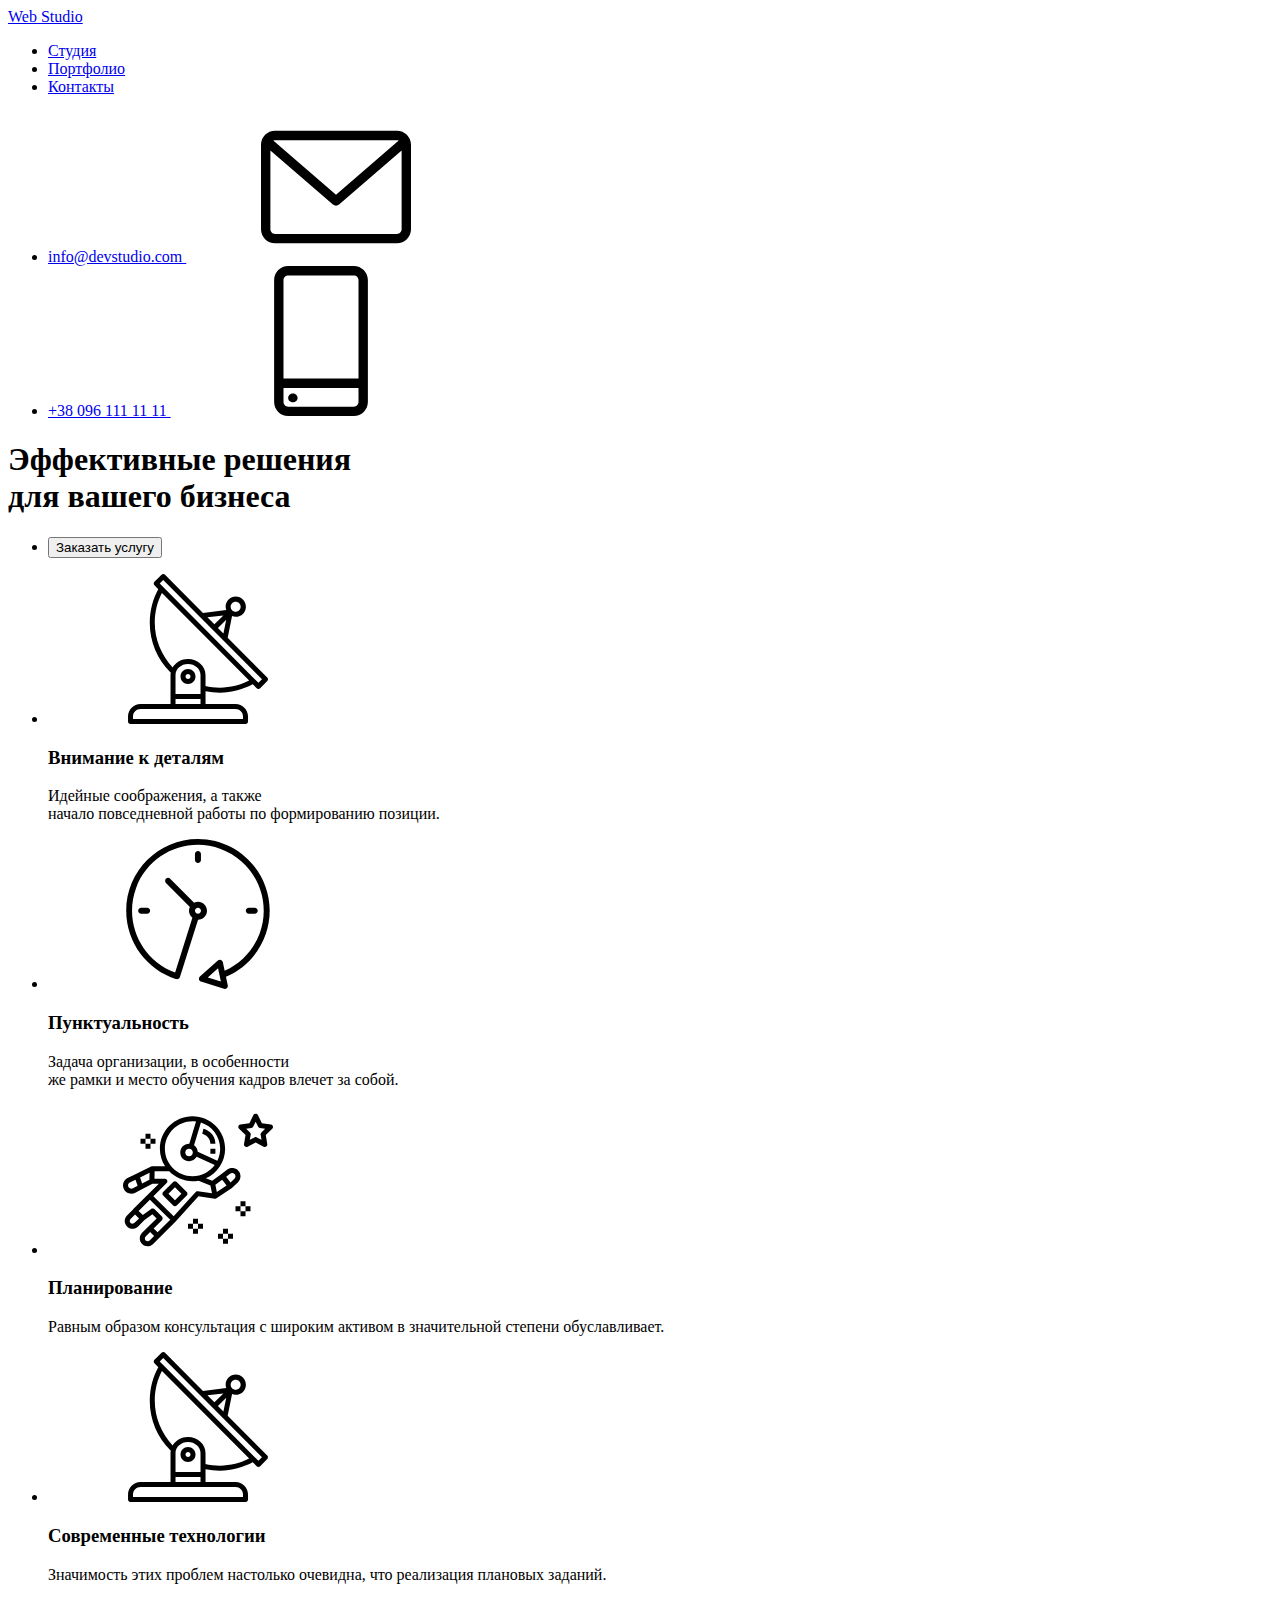
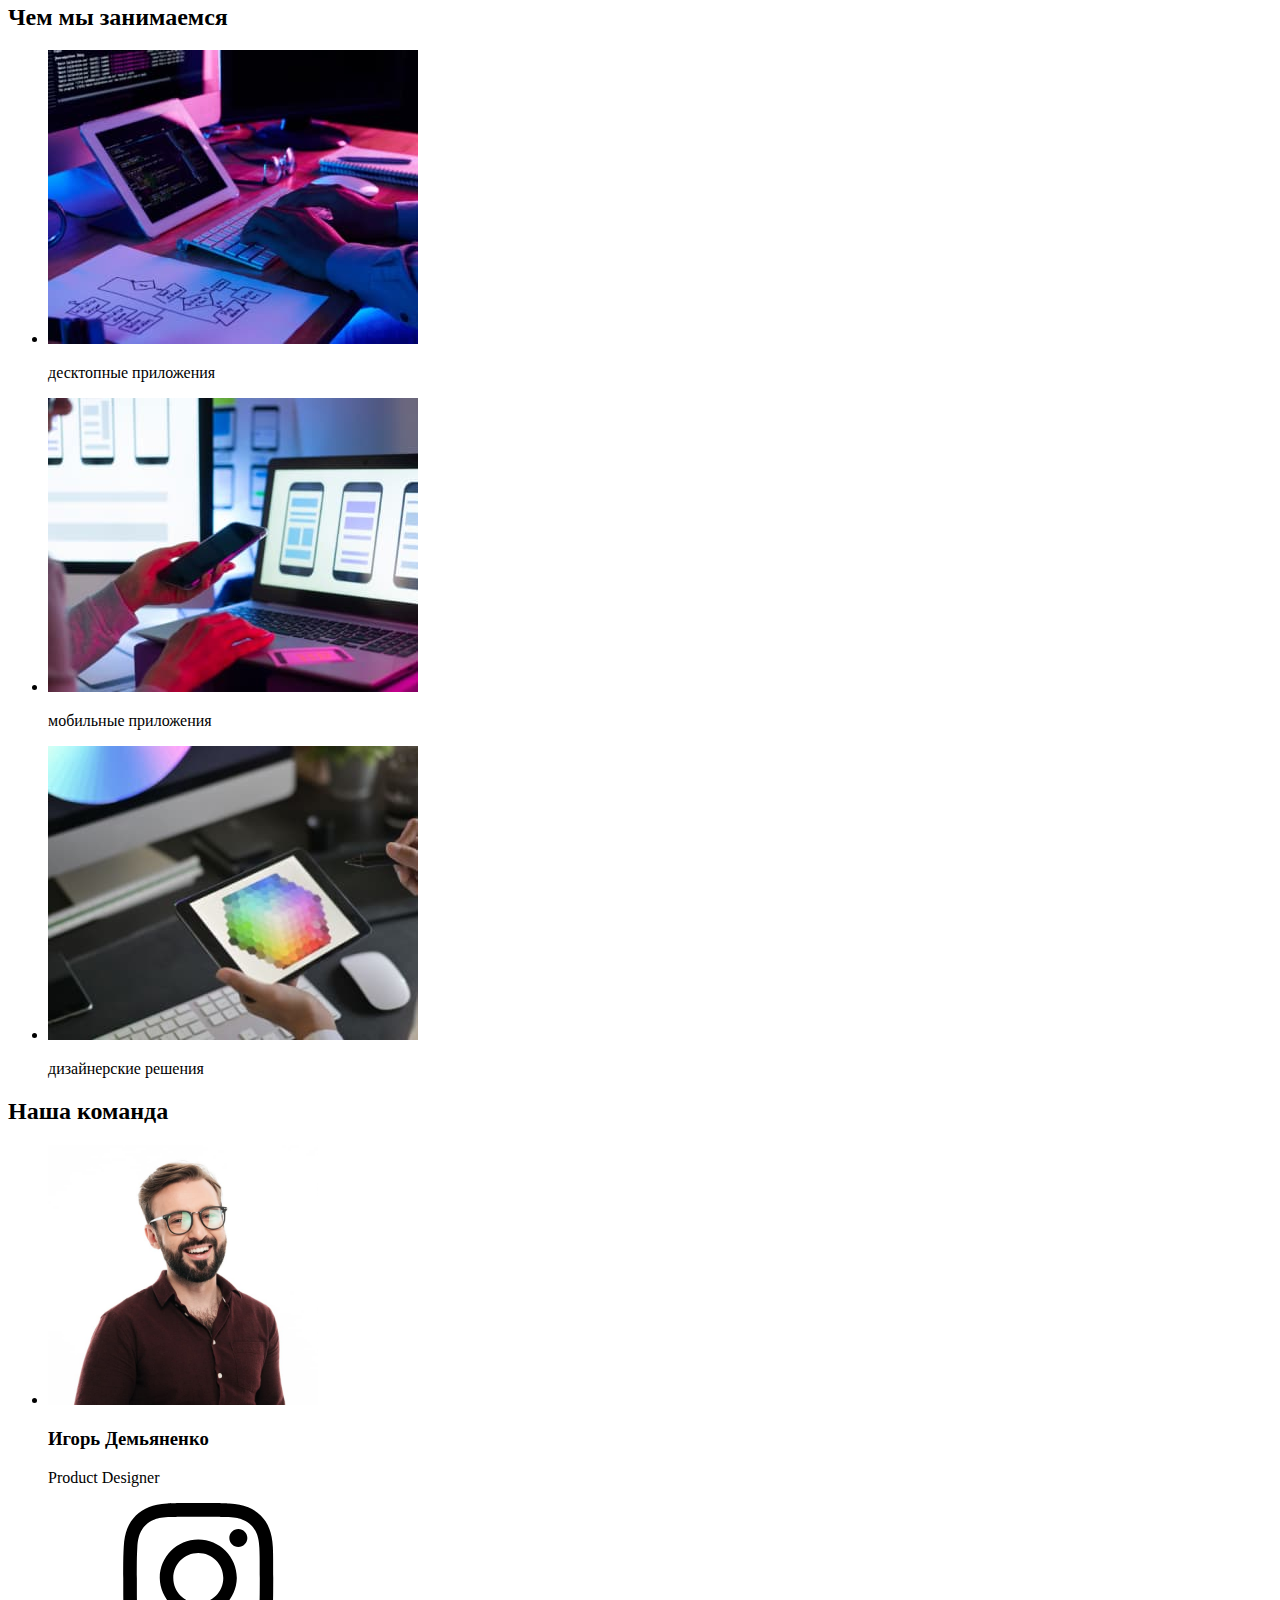
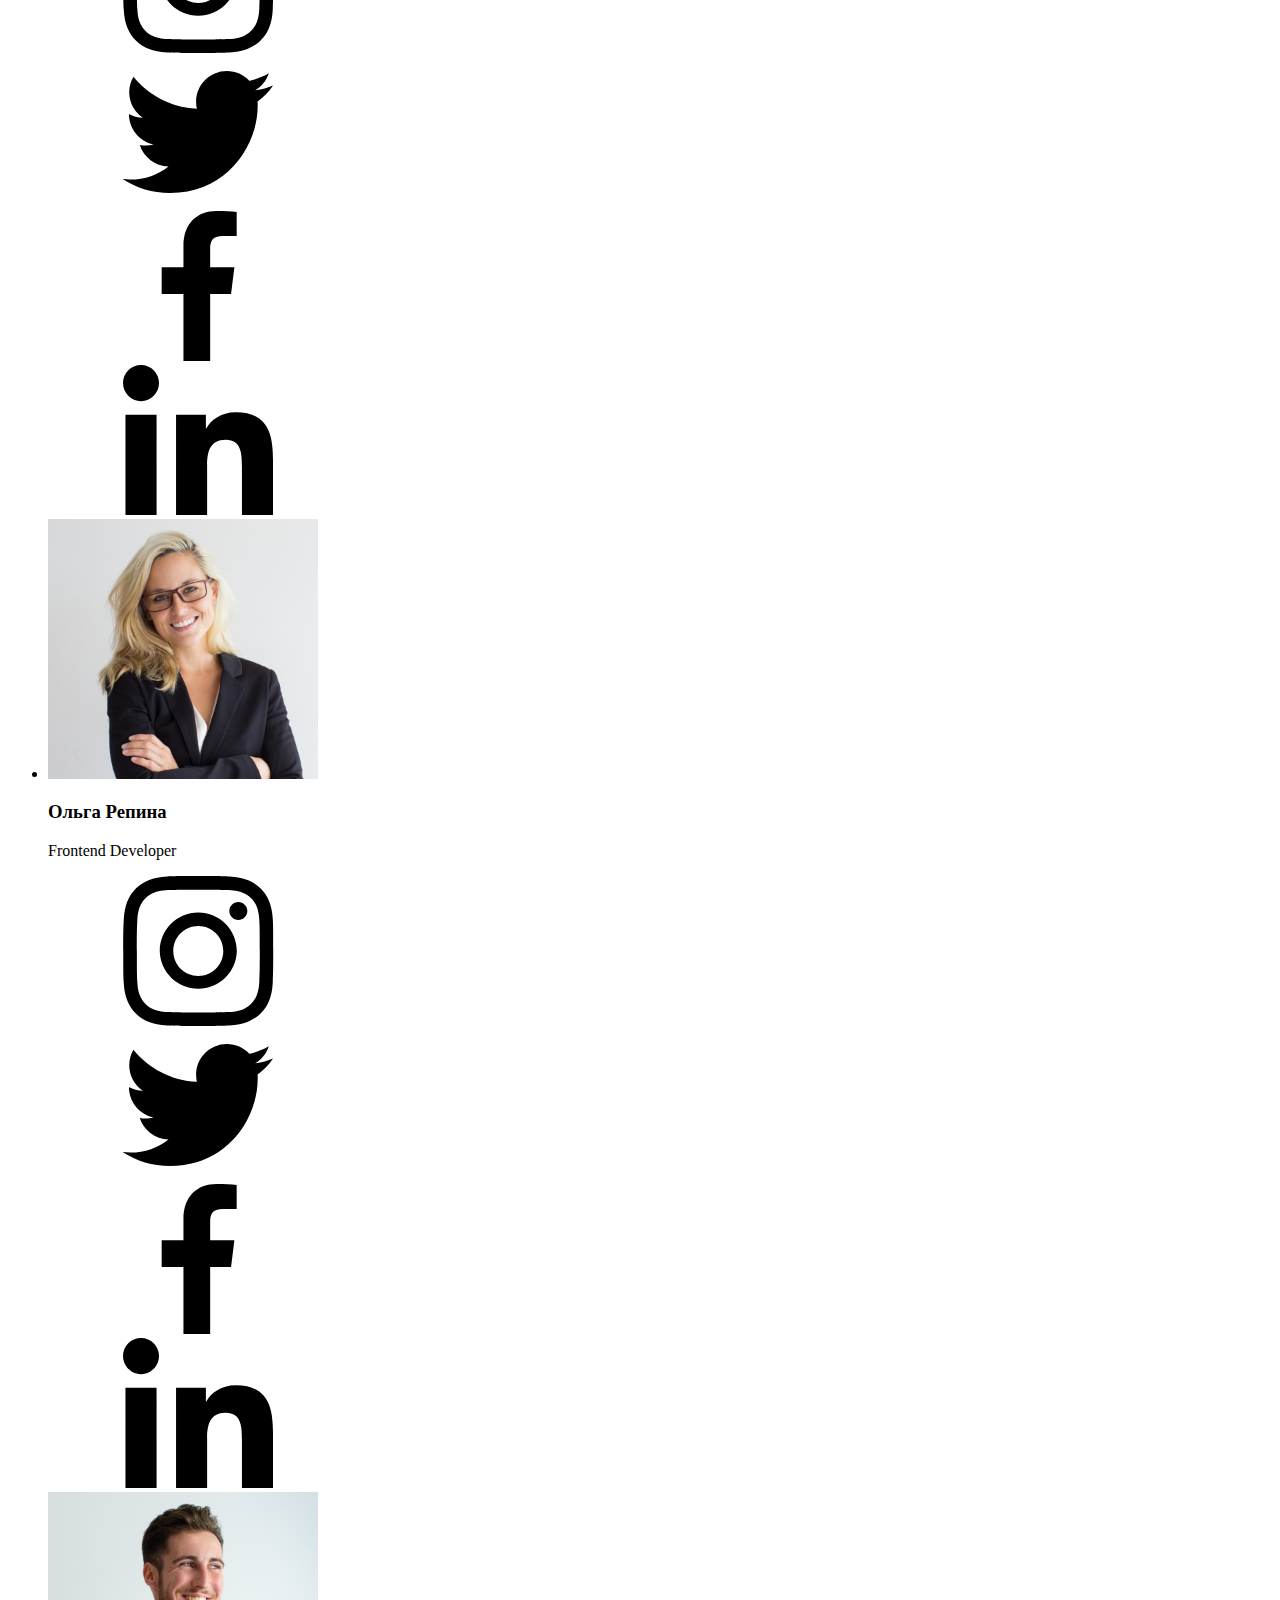
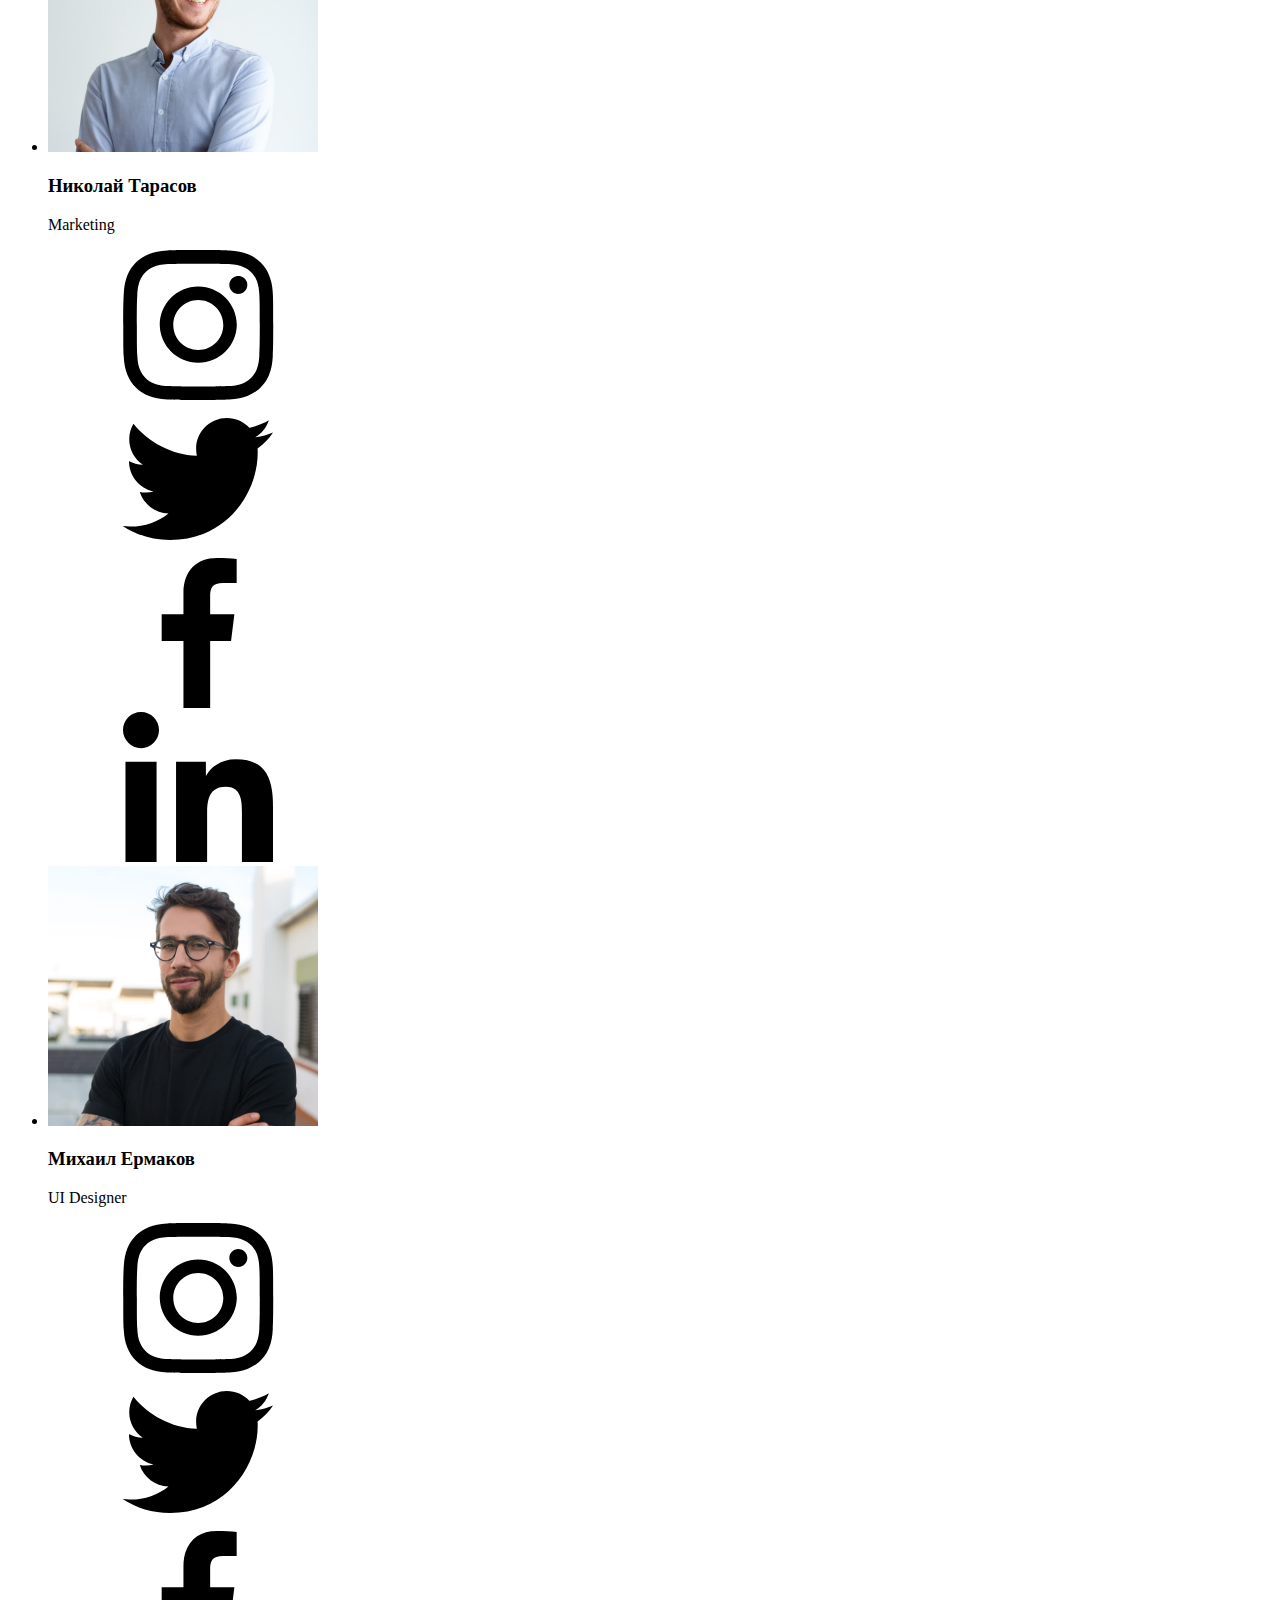
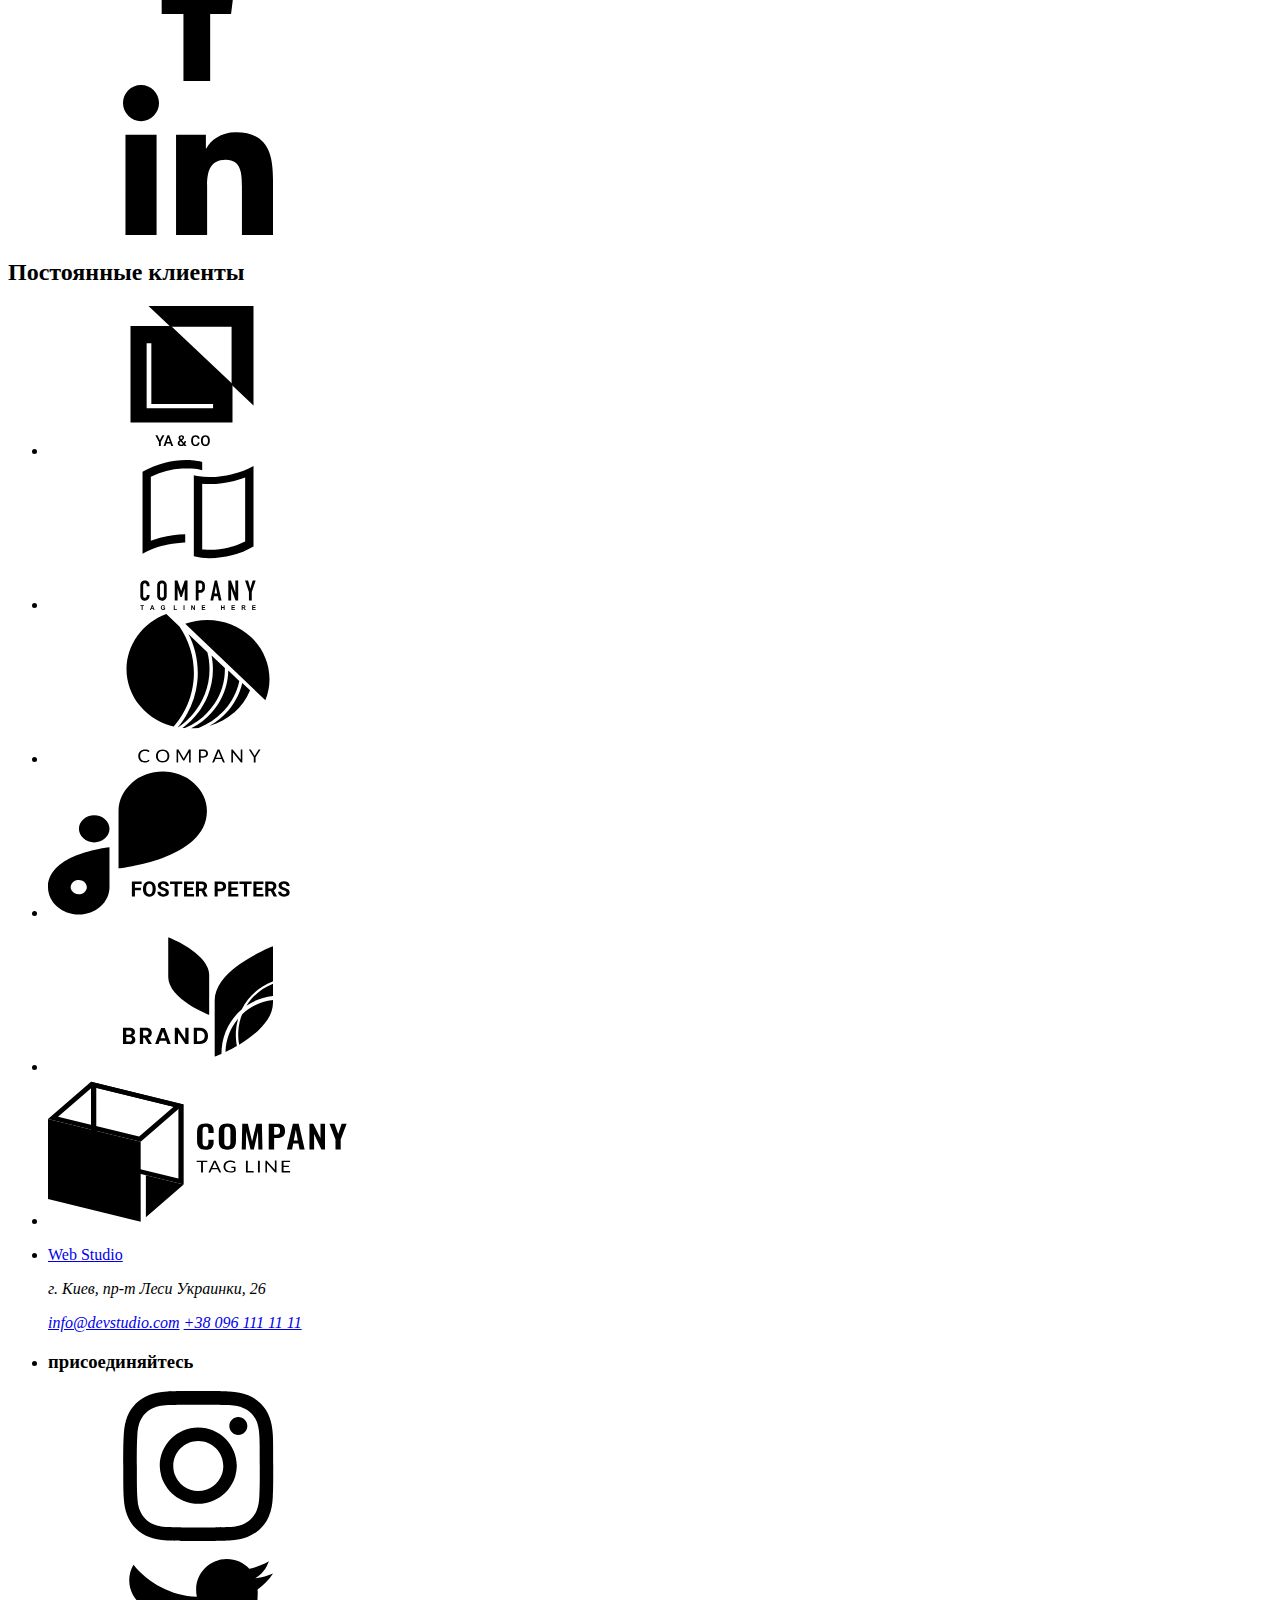
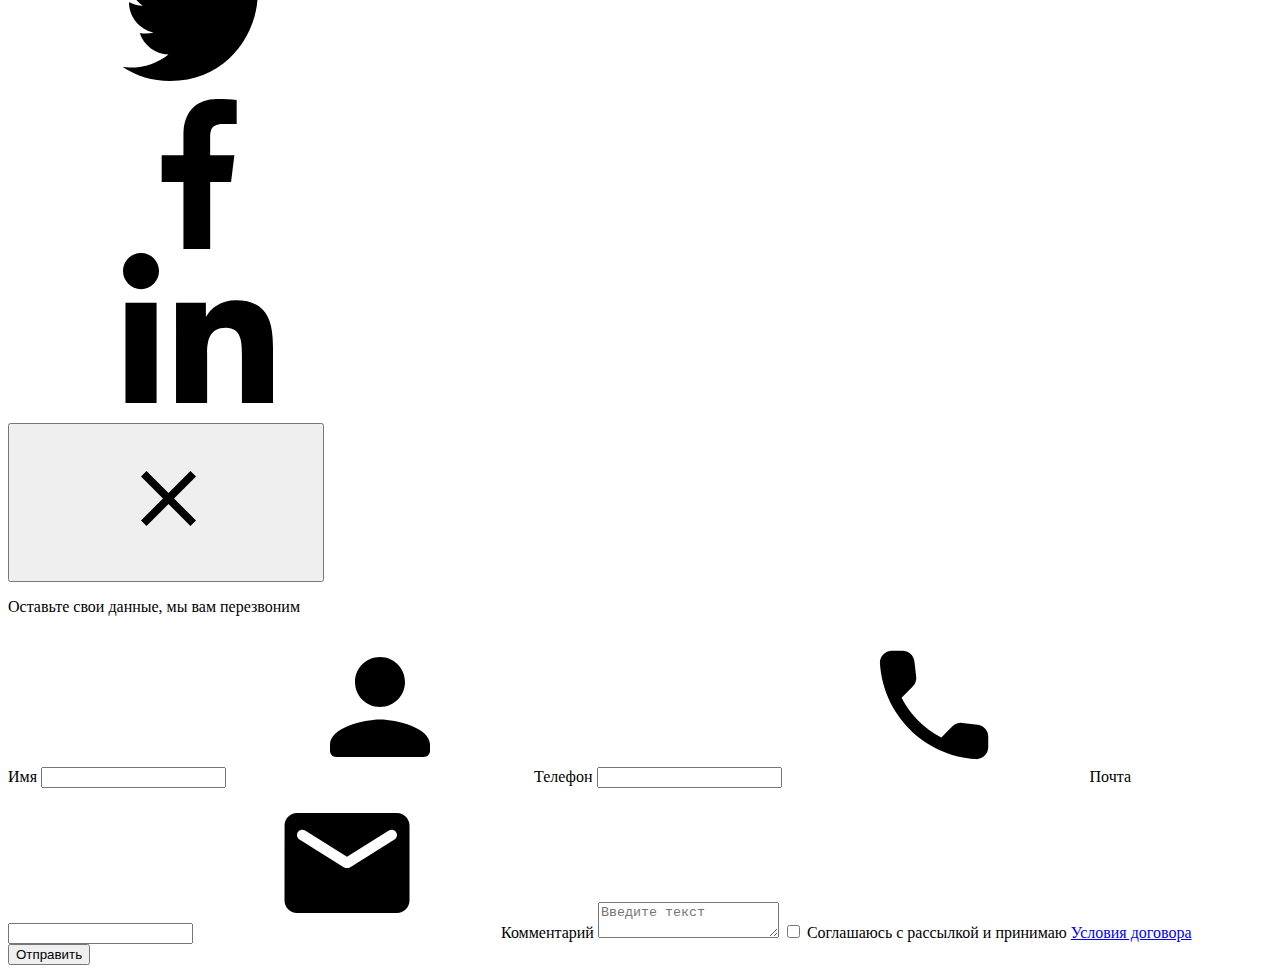
==== index.html @ 7eb45f44 "dz-7 start" ====
<!DOCTYPE html>
<html lang="ru">
<head>
    <meta charset="UTF-8">
    <meta http-equiv="X-UA-Compatible" content="IE=edge">
    <meta name="viewport" content="width=device-width, initial-scale=1.0">
    <title>goit-markup-hw-06</title>
    <!-- <link rel="stylesheet" href="./css/normalize.css"> -->
    <link rel="preconnect" href="https://fonts.gstatic.com">
    <link href="https://fonts.googleapis.com/css2?family=Raleway:wght@700&family=Roboto:wght@400;500;700;900&display=swap" rel="stylesheet">
    <link rel="stylesheet" href="./dist/css/main.min.css">
    <!-- <link rel="stylesheet" href="./css/style.css"> -->
    <link rel="stylesheet" href="./js/modal.js">
  
    

</head>
<body>
  <!--шапка сайта-->
 
    <header class="header">
    <div class="container">
    <nav class="header-nav">    
     <a class="nav-logo" href="#top"> <span class="text-blue">Web </span>Studio</a>
     <ul class="nav-list">
         
         <li class="nav-item"> 
            
             <a class="nav-item-link-studio" href="index.html">Студия</a>
        
            </li>
       
            <li class="nav-item"> 
                <a class="nav-item-link" href="portfolio.html">Портфолио</a>
            </li>
            <li> 
                <a class="nav-item-link" href="kn">Контакты</a>
            </li>
    </ul>
        <ul class="contacts-list">
           
            <li class="contacts-item">
              
                
            <a class="contacts-item-grey" href="info@devstudio.com">info@devstudio.com
                <svg class="nav-icon-envelope">
                
                    <use href="./images/symbol-defs.svg#icon-envelope-hover-1">
                
                    </use>
                
                </svg>
            </a>
        </li>
        
        <li class="contacts-item">
            
            <a class="contacts-item-grey" href="tel:+38 096 111 11 11">+38 096 111 11 11
                <svg class="nav-icon-smartphone">
                
                    <use href="./images/symbol-defs.svg#icon-smartphone-1">
                
                    </use>
                
                </svg>
            </a>
        </li>
        </ul>
        </nav>
    </div>
    </header>
    
<main id="top">
    <section class="hero">
        <!-- <img src="./images/img-hero.jpg" alt="рисунок-герой" height="600px"> -->
    <div class="container">
       
    <h1 class="hero-title"> 
        Эффективные решения <br> для вашего бизнеса
    </h1>

    <ul>   
    <li>
        <button class="hero-btn" data-modal-open>Заказать услугу</button>
    </li>
    </ul>
    </div>
    </section>
    
    <section class="about">
    <div class="container">
    <ul class="about-list"> 
   <li class="about-item">
       <div class="about-item-icon">
        <svg class="nav-icon-antenna-1-1">
        
            <use href="./images/symbol-defs.svg#icon-antenna-1-1">
        
            </use>
        
        </svg>
        </div>
    <h3 class="about-title">
        Внимание к деталям
    </h3>
    
    <p class="about-text">
        Идейные соображения, а также <br> начало повседневной работы по формированию позиции.
    </p>
    </li>
    

    <li class="about-item">
        <div class="about-item-icon">
            <svg class="nav-icon-clock-1-1">
        
                <use href="./images/symbol-defs.svg#icon-clock-1-1">
        
                </use>
        
            </svg>
        </div>
        <h3 class="about-title">
            Пунктуальность
        </h3>

        <p class="about-text">
            Задача организации, в особенности <br> же рамки и место обучения кадров влечет за собой.
        </p>
    </li>



    <li class="about-item">
        <div class="about-item-icon">
            <svg class="icon-astronaut-1-1">
        
                <use href="./images/symbol-defs.svg#icon-astronaut-1-1">
        
                </use>
        
            </svg>
        </div>
        <h3 class="about-title">
            Планирование
        </h3>

        <p class="about-text">
            Равным образом консультация с широким активом в значительной степени обуславливает.
        </p>
    </li>



    <li class="about-item">
        <div class="about-item-icon">
            <svg class="nav-icon-antenna-1-1">
        
                <use href="./images/symbol-defs.svg#icon-antenna-1-1">
        
                </use>
        
            </svg>
        </div>
        <h3 class="about-title">
            Современные технологии
        </h3>

        <p class="about-text">
            Значимость этих проблем настолько очевидна, что реализация плановых заданий.
        </p>
    </li>

</ul>
</div>
</section>
<section class="doing">
<div class="container">
<h2 class="doing-title">
    Чем мы занимаемся
</h2>

<ul class="doing-list">
    <li class="doing-item">
        
        <img class="doing-img" src="./images/img1.jpg" alt="рисунок-1" width="370">
    <div class="doing-overlay">
    <p class="doing-text">
        десктопные приложения
    </p>
    </div>
    </li>
    <li class="doing-item">
        <img class="doing-img" src="./images/img2.jpg" alt="рисунок-2" height="294" width="370">
    <div class="doing-overlay">
        <p class="doing-text">
            мобильные приложения
        </p>
    </div>
    </li>
    <li class="doing-item">
        <img class="doing-img" src="./images/img3.jpg" alt="рисунок-3" height="294" width="370">
    <div class="doing-overlay">
        <p class="doing-text">
            дизайнерские решения
        </p>
    </div>
    </li>
</ul>
</div>
</section>

<section class="team">
<div class="container">
<h2 class="team-title">
    Наша команда
</h2>
<ul class="team-list">
    <div class="team-container">
    <li class="team-item">
        <img class="team-image" src="./images/img4.jpg" alt="рисунок-4" height="260" width="270">
        <h3 class="team-title-worker">
            Игорь Демьяненко
        </h3>
        <p class="team-text">
            Product Designer
        </p>
        <div class="team-icon">  
         
        <a class="link-icon" href="#">
    
        <svg class="nav-icon-instagram-2-1">
        
            <use href="./images/symbol-defs.svg#icon-instagram-2-1">
        
            </use>
        </svg>
        </a>
        </div>

        <div class="team-icon">
        <a class="link-icon" href="#">
        <svg class="nav-icon-twitter-1">
        
            <use href="./images/symbol-defs.svg#icon-twitter-1">
        
            </use>
        </svg>
        </a>
        </div>
        <div class="team-icon">
        <a class="link-icon" href="#">
        <svg class="nav-icon-facebook-1-1">
        
            <use href="./images/symbol-defs.svg#icon-facebook-1-1">
        
            </use>
        </svg>
        </a>
        </div>
        <div class="team-icon">
        <a class="link-icon" href="#">
        <svg class="nav-icon-linkedin-1-1">
        
            <use href="./images/symbol-defs.svg#icon-linkedin-1-1">
        
            </use>
        </svg>
        </a>
        </div>  
    </li>
    
    </div>

    <div class="team-container">
    <li class="team-item">
        <img class="team-image" src="./images/img5.jpg" alt="рисунок-5" height="260" width="270">
        <h3 class="team-title-worker">
            Ольга Репина
        </h3>
        <p class="team-text">
            Frontend Developer
        </p>
        <div class="team-icon">
        
            <a class="link-icon" href="#">
        
                <svg class="nav-icon-instagram-2-1">
        
                    <use href="./images/symbol-defs.svg#icon-instagram-2-1">
        
                    </use>
                </svg>
            </a>
        </div>
        
        <div class="team-icon">
            <a class="link-icon" href="#">
                <svg class="nav-icon-twitter-1">
        
                    <use href="./images/symbol-defs.svg#icon-twitter-1">
        
                    </use>
                </svg>
            </a>
        </div>
        <div class="team-icon">
            <a class="link-icon" href="#">
                <svg class="nav-icon-facebook-1-1">
        
                    <use href="./images/symbol-defs.svg#icon-facebook-1-1">
        
                    </use>
                </svg>
            </a>
        </div>
        <div class="team-icon">
            <a class="link-icon" href="#">
                <svg class="nav-icon-linkedin-1-1">
        
                    <use href="./images/symbol-defs.svg#icon-linkedin-1-1">
        
                    </use>
                </svg>
            </a>
        </div>
    </li>
    </div>

    <div class="team-container">
    <li class="team-item">
        <img class="team-image" src="./images/img6.jpg" alt="рисунок-6" height="260" width="270">
        <h3 class="team-title-worker">
            Николай Тарасов
        </h3>
        <p class="team-text">
            Marketing
        </p>
        <div class="team-icon">
        
            <a class="link-icon" href="#">
        
                <svg class="nav-icon-instagram-2-1">
        
                    <use href="./images/symbol-defs.svg#icon-instagram-2-1">
        
                    </use>
                </svg>
            </a>
        </div>
        
        <div class="team-icon">
            <a class="link-icon" href="#">
                <svg class="nav-icon-twitter-1">
        
                    <use href="./images/symbol-defs.svg#icon-twitter-1">
        
                    </use>
                </svg>
            </a>
        </div>
        <div class="team-icon">
            <a class="link-icon" href="#">
                <svg class="nav-icon-facebook-1-1">
        
                    <use href="./images/symbol-defs.svg#icon-facebook-1-1">
        
                    </use>
                </svg>
            </a>
        </div>
        <div class="team-icon">
            <a class="link-icon" href="#">
                <svg class="nav-icon-linkedin-1-1">
        
                    <use href="./images/symbol-defs.svg#icon-linkedin-1-1">
        
                    </use>
                </svg>
            </a>
        </div>
    </li>
    </div>

    <div class="team-container">
    <li class="team-item">
        <img class="team-image" src="./images/img7.jpg" alt="рисунок-7" height="260" width="270">
        <h3 class="team-title-worker">
            Михаил Ермаков
        </h3>
        <p class="team-text">
            UI Designer
        </p>
        <div class="team-icon">
        
            <a class="link-icon" href="#">
        
                <svg class="nav-icon-instagram-2-1">
        
                    <use href="./images/symbol-defs.svg#icon-instagram-2-1">
        
                    </use>
                </svg>
            </a>
        </div>
        
        <div class="team-icon">
            <a class="link-icon" href="#">
                <svg class="nav-icon-twitter-1">
        
                    <use href="./images/symbol-defs.svg#icon-twitter-1">
        
                    </use>
                </svg>
            </a>
        </div>
        <div class="team-icon">
            <a class="link-icon" href="#">
                <svg class="nav-icon-facebook-1-1">
        
                    <use href="./images/symbol-defs.svg#icon-facebook-1-1">
        
                    </use>
                </svg>
            </a>
        </div>
        <div class="team-icon">
            <a class="link-icon" href="#">
                <svg class="nav-icon-linkedin-1-1">
        
                    <use href="./images/symbol-defs.svg#icon-linkedin-1-1">
        
                    </use>
                </svg>
            </a>
        </div>
    </li>
    </div>
</ul>
</div>
</section>
<section class="clients">
<div class="container">
    <h2 class="team-title">
        Постоянные клиенты
    </h2>
<ul class="clients-list">
   
    <li class="clients-item">
        
    <a class="link-icon-clients" href="#">
        <svg class="nav-icon-logo-1-1">
    
            <use href="./images/symbol-defs.svg#icon-logo-1-1">
    
            </use>
        </svg>
    </a>
   
    </li>

    <li class="clients-item">
        <a class="link-icon-clients" href="#">
            <svg class="nav-icon-logo-2-1">
    
                <use href="./images/symbol-defs.svg#icon-logo-2-1">
    
                </use>
            </svg>
        </a>
    </li>

<li class="clients-item">
    <a class="link-icon-clients" href="#">
        <svg class="nav-icon-logo-3-1">

            <use href="./images/symbol-defs.svg#icon-logo-3-1">

            </use>
        </svg>
    </a>
</li>

<li class="clients-item">
    <a class="link-icon-clients" href="#">
        <svg class="nav-icon-logo-4-1">

            <use href="./images/symbol-defs.svg#icon-logo-4-1">

            </use>
        </svg>
    </a>
</li>

<li class="clients-item">
    <a class="link-icon-clients" href="#">
        <svg class="nav-icon-logo-5-1">

            <use href="./images/symbol-defs.svg#icon-logo-5-1">

            </use>
        </svg>
    </a>
</li>

<li class="clients-item">
    <a class="link-icon-clients" href="#">
        <svg class="nav-icon-logo-6-1">

            <use href="./images/symbol-defs.svg#icon-logo-6-1">

            </use>
        </svg>
    </a>
</li>


</ul>
</div>
</section>
</main>


<footer class="footer">
<div class="container">
<ul class="footer-list"> 
 <li class="footer-item-adress">   
<a class="nav-logo-footer" href="#top"> <span class="text-blue">Web </span>Studio</a>
<address class="adress">
<p class="footer-adress">
    г. Киев, пр-т Леси Украинки, 26
</p>
<a class="footer-mail" href="info@devstudio.com">info@devstudio.com</a>

<a class="footer-tel" href="tel:+38 096 111 11 11">+38 096 111 11 11</a>
</address>
</li>
<li class="footer-item-join">
<h3 class="title-footer">
присоединяйтесь
</h3>

<div class="team-icon-footer">

    <a class="link-icon" href="#">

        <svg class="nav-icon-instagram-2-1">

            <use href="./images/symbol-defs.svg#icon-instagram-2-1">

            </use>
        </svg>
    </a>
</div>

<div class="team-icon-footer">
    <a class="link-icon" href="#">
        <svg class="nav-icon-twitter-1">

            <use href="./images/symbol-defs.svg#icon-twitter-1">

            </use>
        </svg>
    </a>
</div>
<div class="team-icon-footer">
    <a class="link-icon" href="#">
        <svg class="nav-icon-facebook-1-1">

            <use href="./images/symbol-defs.svg#icon-facebook-1-1">

            </use>
        </svg>
    </a>
</div>
<div class="team-icon-footer">
    <a class="link-icon" href="#">
        <svg class="nav-icon-linkedin-1-1">

            <use href="./images/symbol-defs.svg#icon-linkedin-1-1">

            </use>
        </svg>
    </a>
</div>
</li>
</ul>
</div>



</footer>

<div class="backdrop is-hidden" data-modal>
<div class="modal-window">
    
    <button class="link-icon-close" data-modal-close>
        <svg class="nav-icon-close">
    
            <use href="./images/symbol-defs.svg#icon-close">
    
            </use>
        </svg>
    </button>
    
        <form class="js-speaker-form">
        <p class="form-text">
            Оставьте свои данные, мы вам перезвоним
        </p>
            <label class="label-name">
            <span class="name-form">Имя</span>
            <input class="input-type" type="text" name="user-name">
            <svg class="nav-icon-person">
            
                <use href="./images/symbol-defs.svg#icon-person-black-18dp-1">
            
                </use>
            </svg>
            
            </label>

            <label class="label-name">
                <span class="name-form">Телефон</span>
                <input class="input-type" type="text" name="user-name">
                <svg class="nav-icon-person">
            
                    <use href="./images/symbol-defs.svg#icon-phone-black-18dp-1">
            
                    </use>
                </svg>
            
            </label>

            <label class="label-name">
                <span class="name-form">Почта</span>
                <input class="input-type" type="text" name="user-name">
                <svg class="nav-icon-person">
            
                    <use href="./images/symbol-defs.svg#icon-email-black-18dp-1">
            
                    </use>
                </svg>
            
            </label>

            <label for="coment" class="label-name">
                <span class="name-form">Комментарий</span>
                <textarea tipe="text" class="modal-input-coment" id="coment" placeholder="Введите текст"></textarea>
          
            </label>

            <label  class="text-check">
            <input class="checkbox" type="checkbox" name="" id="">
            <span class="group-check"></span>
                      
            Соглашаюсь с рассылкой и принимаю
            <a class="link-check" href="#">Условия договора</a>
            </label>
            
            <button class="button-send" type="submit">Отправить</button>
            
        </form>
</div>
</div>
<script 
    src="./js/modal.js">
</script>
<script>
    (() => {
            document.querySelector('.js-speaker-form').addEventListener('submit', e => {
                e.preventDefault();

                new FormData(e.currentTarget).forEach((value, name) =>
                    console.log(`${name}: ${value}`),
                );
            });
        })();
</script>
</body>
</html>
---- css/style.css ----
:root {
  --white-text: rgba(255, 255, 255, 1);
  --blue-text: rgba(33, 150, 243, 1);
  --black-text: rgba(33, 33, 33, 1);
  --grey-text: rgba(117, 117, 117, 1);
  --grey-color: rgba(175, 177, 184, 1);
  --grey-text-op60: rgba(255, 255, 255, 0.6);
  --back-header: rgba(229, 229, 229, 1);
  --back-zakaz: rgba(47, 48, 58, 1);
  --back-blue: rgba(33, 150, 243, 1);
  --back-comanda-prod: rgba(245, 244, 250, 1);
}

*,
::after,
::before {
  box-sizing: border-box;
}

header,
section,
footer {
  border: 1px solid blue;
}

body {
  font-family: 'Roboto', sans-serif;
}

ul,
p,
li,
a {
  list-style: none;
  margin: 0;
  padding: 0;
}

h1,
h2,
h3 {
  margin: 0;
  padding: 0;
}

.container {
  width: 1200px;
  padding: 0 15px;
  margin: 0 auto;
}

.header {
  background: var(--white-text);
}

.header-nav {
  display: flex;
  justify-content: space-between;
  align-items: center;
}

.nav-item {
  margin-right: 50px;
}

.nav-item-link {
  text-decoration: none;
  font-weight: 500;
  font-size: 14px;
  line-height: 1.17;
  color: var(--black-text);
  padding-top: 32px;
  padding-bottom: 32px;
  transition: color 250ms cubic-bezier(0.4, 0, 0.2, 1);
}

.nav-item-link-studio,
.nav-item-link-portfolio {
  position: relative;
  text-decoration: none;
  font-weight: 500;
  font-size: 14px;
  line-height: 1.17;
  color: var(--blue-text);
  padding-top: 32px;
  padding-bottom: 32px;
  transition: color 250ms cubic-bezier(0.4, 0, 0.2, 1);
}

.nav-item-link-studio::after {
  position: absolute;
  content: '';
  display: inline-block;
  left: 0;
  bottom: 0;
  width: 100%;
  height: 5px;
  border-radius: 2px;
  background-color: var(--blue-text);
}

.nav-item-link-portfolio::after {
  position: absolute;
  content: '';
  display: inline-block;
  left: 0;
  bottom: 0;
  width: 100%;
  height: 5px;
  border-radius: 2px;
  background-color: var(--blue-text);
}

.contacts-item-grey {
  text-decoration: none;
  font-weight: 500;
  font-size: 14px;
  line-height: 1.17;
  color: var(--grey-text);
  padding-top: 32px;
  padding-bottom: 32px;
  transition: color 250ms cubic-bezier(0.4, 0, 0.2, 1);
}

.contacts-item:first-child {
  margin-right: 50px;
}

.hero {
  max-width: 1600px;
  color: var(--white-text);
  margin-left: auto;
  margin-right: auto;
  text-align: center;
  padding: 200px 0 200px 0;
  background-image: url(../images/img-hero.jpg);
  background-color: rgba(47, 48, 58, 0.4);
  background-size: cover;
  background-position: center;
  background-repeat: no-repeat;
}

.hero-title {
  font-weight: 900;
  font-size: 44px;
  line-height: 1.36;
  margin-bottom: 30px;
}

.hero-btn {
  justify-content: center;
  text-align: center;
  width: 200px;
  height: 50px;
  background: var(--back-blue);
  color: var(--white-text);
  font-weight: 700;
  font-size: 16px;
  line-height: 1.87;
  box-shadow: 0px 4px rgba(0, 0, 0, 0.15);
  border-radius: 4px;
  border: none;
}

.nav-logo {
  color: var(--black-text);
  text-decoration: none;
  font-family: 'Raleway', sans-serif;
  font-weight: 700;
  font-size: 26px;
  line-height: 1.19;
  text-align: center;
}

.text-blue {
  color: var(--blue-text);
  font-family: 'Raleway', sans-serif;
  font-weight: 700;
  font-size: 26px;
  line-height: 1.19;
  text-align: center;
}

.nav {
  text-decoration: none;
  color: var(--black-text);
  font-weight: 500;
  font-size: 14px;
  line-height: 1.14;
}

.nav-list,
.contacts-list {
  display: flex;
}

.nav-item-link:hover,
.nav-item-link:focus,
.contacts-item-grey:hover,
.contacts-item-grey:focus {
  color: var(--blue-text);
}

.contacts-list {
  text-decoration: none;
  color: var(--grey-text);
  font-weight: 500;
  font-size: 14px;
  line-height: 1.14;
}

.about {
  padding: 95px 0 94px 0;
}

.about-list {
  display: flex;
  justify-content: space-between;
}

.about-item {
  margin-right: 30px;
}

.about-item:last-child {
  margin-right: 0px;
}

.about-title {
  font-weight: 700;
  font-size: 14px;
  line-height: 1.14;
  margin-bottom: 10px;
}

.about-text {
  font-weight: 400;
  color: var(--grey-text);
  font-size: 14px;
  line-height: 1.7;
  width: 270px;
  text-align: left;
  margin: 0;
}

.doing {
  padding: 94px 0 94px 0;
}

.doing-list {
  display: flex;
  justify-content: space-between;
}

.doing-title {
  font-weight: 700;
  font-size: 36px;
  line-height: 1.16;
  text-align: center;
  margin-bottom: 50px;
}

.team {
  background: var(--back-comanda-prod);
  padding: 94px 0 94px 0;
}

.team-text {
  font-weight: 400;
  color: var(--grey-text);
  font-size: 16px;
  line-height: 1.18;
  margin-bottom: 16px;
}

.team-title {
  margin-bottom: 50px;
  font-weight: 700;
  font-size: 36px;
  line-height: 1.16;
  text-align: center;
}

.team-list {
  display: flex;
  flex-wrap: wrap;
  justify-content: space-between;
}

.team-image {
  margin-bottom: 10px;
}

.team-title-worker {
  font-weight: 500;
  font-size: 16px;
  line-height: 1.18;
  margin-bottom: 10px;
}

.portfolio-title {
  font-weight: 700;
  font-size: 18px;
  line-height: 2;
  margin-top: 20px;
  margin-left: 24px;
}

.portfolio-text {
  font-weight: 400;
  font-size: 16px;
  line-height: 1.88;
  margin-top: 4px;
  margin-bottom: 20px;
  margin-left: 24px;
}

.portfolio-list-btn {
  display: flex;
  flex-wrap: wrap;
  justify-content: center;
  align-items: center;
  padding: 100px 0 50px 0;
}

.portfolio-item-btn {
  margin-right: 30px;
}

.portfolio-item-btn:last-child {
  margin-right: 0px;
}

.portfolio-item-btn:hover,
.portfolio-item-btn:focus,
.portfolio-btn:hover,
.portfolio-btn:focus {
  color: var(--white-text);
  background: var(--back-blue);
  border-radius: 4px;
}

.portfolio-btn {
  height: 38px;
  font-weight: 500;
  font-size: 16px;
  line-height: 1.63;
  text-decoration: none;
  color: var(--black-text);
  background: rgba(245, 244, 250, 1);
  border-radius: 4px;
  border: none;
  box-shadow: 0px 3px 1px rgba(0, 0, 0, 0.1), 0px 1px 2px rgba(0, 0, 0, 0.08),
    0px 2px 2px rgba(0, 0, 0, 0.12);
  transition: color 250ms cubic-bezier(0.4, 0, 0.2, 1),
    background-color 250ms cubic-bezier(0.4, 0, 0.2, 1),
    box-shadow 250ms cubic-bezier(0.4, 0, 0.2, 1);
}

.portfolio-list {
  display: flex;
  flex-wrap: wrap;
}

.portfolio-item {
  width: 370px;
  height: 404px;
  margin-right: 30px;
  margin-bottom: 30px;
  background: #ffffff;
  border: 1px solid #eeeeee;
  box-sizing: border-box;
  box-shadow: 0px 1px 1px rgba(0, 0, 0, 0.12), 0px 4px 4px rgba(0, 0, 0, 0.06),
    1px 4px 6px rgba(0, 0, 0, 0.16);
}

.portfolio-item:nth-child(3n) {
  margin-right: 0;
}

.portfolio-item:nth-child(n + 7) {
  margin-bottom: 94px;
}

.footer {
  background: var(--back-zakaz);
  padding: 60px 0 60px 0;
  max-width: 1600px;
  margin-left: auto;
  margin-right: auto;
}

/* .about-text-footer {
  font-weight: 400;
  color: var(--grey-text);
  font-size: 14px;
  line-height: 1.7;
  width: 270px;
  text-align: left;
  margin: 0;
} */

.footer-list {
  display: flex;
}

.team-icon-footer {
  display: inline-flex;
  align-items: center;
  justify-content: center;
  margin: 0;
  padding: 0;
  background: var(--back-zakaz);
  width: 44px;
  height: 44px;
  border-radius: 50%;
  margin-top: 20px;
  transition: background-color 250ms cubic-bezier(0.4, 0, 0.2, 1);
}

.team-icon-footer:hover,
.team-icon-footer:focus {
  background: var(--blue-text);
}

.nav-logo-footer {
  color: var(--white-text);
  text-decoration: none;
  font-family: 'Raleway', sans-serif;
  font-weight: 700;
  font-size: 26px;
  line-height: 1.19;
  text-align: center;
  display: inline-block;
  margin-bottom: 20px;
}

.text-blue {
  color: var(--blue-text);
  font-family: 'Raleway', sans-serif;
  font-weight: 700;
  font-size: 26px;
  line-height: 1.19;
  text-align: center;
}

.footer-adress {
  color: var(--white-text);
  font-weight: 400;
  font-size: 14px;
  font-style: normal;
  line-height: 1.7;
  margin-bottom: 9px;
}

.footer-item-adress {
  margin-right: 70px;
}

.footer-item-join {
  text-align: center;
}

.footer-mail {
  display: block;
  text-decoration: none;
  font-weight: 500;
  font-size: 14px;
  font-style: normal;
  line-height: 1.17;
  color: var(--grey-text);
  margin-bottom: 9px;
}

.footer-tel {
  display: block;
  text-decoration: none;
  font-weight: 500;
  font-size: 14px;
  font-style: normal;
  line-height: 1.17;
  color: var(--grey-text);
}

.title-footer {
  font-weight: 700;
  font-size: 14px;
  line-height: 1.17;
  color: var(--white-text);
}

.nav-icon-envelope {
  width: 16px;
  height: 12px;
  margin-right: 10px;
  fill: currentColor;
}

.nav-icon-smartphone {
  width: 16px;
  height: 12px;
  margin-right: 10px;
  fill: currentColor;
}

.nav-icon-antenna-1-1 {
  width: 65px;
  height: 70px;
}

.nav-icon-clock-1-1 {
  width: 67px;
  height: 70px;
}

.icon-diagram-1-1 {
  width: 65px;
  height: 70px;
}

.icon-astronaut-1-1 {
  width: 65px;
  height: 70px;
}

.nav-icon-instagram-2-1 {
  width: 20px;
  height: 20px;
  fill: var(--grey-color);
}

.nav-icon-twitter-1 {
  width: 20px;
  height: 20px;
  fill: var(--grey-color);
}

.nav-icon-facebook-1-1 {
  width: 20px;
  height: 20px;
  fill: var(--grey-color);
}

.nav-icon-linkedin-1-1 {
  width: 20px;
  height: 20px;
  fill: var(--grey-color);
}

.nav-icon-logo-1-1 {
  width: 41px;
  height: 47px;
  fill: var(--grey-color);
  transition: fill 250ms cubic-bezier(0.4, 0, 0.2, 1);
}

.link-icon-clients {
  display: flex;
  align-items: center;
  justify-content: center;
  width: 170px;
  height: 92px;
}

.nav-icon-logo-2-1 {
  width: 40px;
  height: 52px;
  fill: var(--grey-color);
  transition: fill 250ms cubic-bezier(0.4, 0, 0.2, 1);
}

.nav-icon-logo-3-1 {
  width: 43px;
  height: 41px;
  fill: var(--grey-color);
  transition: fill 250ms cubic-bezier(0.4, 0, 0.2, 1);
}

.nav-icon-logo-4-1 {
  width: 84px;
  height: 40px;
  fill: var(--grey-color);
  transition: fill 250ms cubic-bezier(0.4, 0, 0.2, 1);
}

.nav-icon-logo-5-1 {
  width: 63px;
  height: 45px;
  fill: var(--grey-color);
  transition: fill 250ms cubic-bezier(0.4, 0, 0.2, 1);
}

.nav-icon-logo-6-1 {
  width: 94px;
  height: 45px;
  fill: var(--grey-color);
  transition: fill 250ms cubic-bezier(0.4, 0, 0.2, 1);
}

.team-icon {
  display: inline-flex;
  align-items: center;
  justify-content: center;
  margin: 0;
  padding: 0;
  background: var(--white-text);
  width: 44px;
  height: 44px;
  border-radius: 50%;
  margin-bottom: 30px;
  transition: background-color 250ms cubic-bezier(0.4, 0, 0.2, 1);
}

.team-icon:hover,
.team-icon:focus {
  background: var(--blue-text);
}

.team-icon:hover .nav-icon-instagram-2-1 {
  fill: var(--white-text);
}

.team-icon-footer:hover .nav-icon-instagram-2-1 {
  fill: var(--white-text);
}

.team-icon:hover .nav-icon-twitter-1 {
  fill: var(--white-text);
}

.team-icon-footer:hover .nav-icon-twitter-1 {
  fill: var(--white-text);
}

.team-icon:hover .nav-icon-facebook-1-1 {
  fill: var(--white-text);
}

.team-icon-footer:hover .nav-icon-facebook-1-1 {
  fill: var(--white-text);
}

.team-icon:hover .nav-icon-linkedin-1-1 {
  fill: var(--white-text);
}

.team-icon-footer:hover .nav-icon-linkedin-1-1 {
  fill: var(--white-text);
}

.link-icon {
  display: flex;
  align-items: center;
  justify-content: center;
  width: 44px;
  height: 44px;
}

.contacts-item:hover,
.contacts-item:focus {
  fill: var(--blue-text);
}

.contacts-item-grey {
  display: flex;
  align-items: center;
  flex-direction: row-reverse;
}

.about-item-icon {
  display: flex;
  align-items: center;
  justify-content: center;
  background: var(--back-comanda-prod);
  width: 270px;
  height: 120px;
  margin-bottom: 30px;
}

.team-container {
  text-align: center;
  background: var(--white-text);
  box-shadow: 0px 1px 3px rgba(0, 0, 0, 0.12), 0px 1px 1px rgba(0, 0, 0, 0.14),
    0px 2px 1px rgba(0, 0, 0, 0.2);
  border-radius: 0px 0px 4px 4px;
}

.clients {
  padding-top: 94px;
}

.clients-item {
  display: inline-flex;
  align-items: center;
  justify-content: center;
  background: var(--white-text);
  width: 170px;
  height: 92px;
  margin-bottom: 94px;
  border: 1px solid #afb1b8;
  box-sizing: border-box;
  border-radius: 4px;
  transition: border 250ms cubic-bezier(0.4, 0, 0.2, 1);
}

.clients-item:hover,
.clients-item:focus {
  border-color: var(--blue-text);
}

.clients-item:hover .nav-icon-logo-1-1 {
  fill: var(--blue-text);
}

.clients-item:hover .nav-icon-logo-2-1 {
  fill: var(--blue-text);
}

.clients-item:hover .nav-icon-logo-3-1 {
  fill: var(--blue-text);
}

.clients-item:hover .nav-icon-logo-4-1 {
  fill: var(--blue-text);
}

.clients-item:hover .nav-icon-logo-5-1 {
  fill: var(--blue-text);
}

.clients-item:hover .nav-icon-logo-6-1 {
  fill: var(--blue-text);
}

.clients-list {
  display: flex;
  justify-content: space-between;
}

.click-window {
  position: relative;
  list-style: none;
  text-decoration: none;
  color: var(--black-text);
}

.backdrop {
  position: fixed;
  top: 0;
  left: 0;
  width: 100%;
  height: 100%;
  background: rgba(0, 0, 0, 0.2);
}

.backdrop.is-hidden {
  opacity: 0;
  pointer-events: none;
}

.modal-window {
  position: absolute;
  top: 50%;
  left: 50%;
  transform: translate(-50%, -50%);
  width: 528px;
  height: 581px;
  background: var(--white-text);
  border-radius: 4px;
  box-shadow: 0px 1px 3px rgba(0, 0, 0, 0.12), 0px 1px 1px rgba(0, 0, 0, 0.14),
    0px 2px 1px rgba(0, 0, 0, 0.2);
}

.js-speaker-form {
  margin-bottom: 40px;
}

.link-icon-close {
  display: flex;
  position: absolute;
  padding: 0;
  background: no-repeat;
  border-radius: 50%;
  top: 8px;
  right: 8px;
}

.nav-icon-close {
  width: 30px;
  height: 30px;
}

.link-icon-close:hover,
.link-icon-close:focus {
  border-color: var(--blue-text);
  cursor: pointer;
}

.link-icon-close:hover .nav-icon-close {
  fill: var(--blue-text);
}

.form-text {
  display: flex;
  color: var(--black-text);
  font-family: 'Roboto', sans-serif;
  font-weight: 700;
  font-size: 20px;
  line-height: 1.17;
  letter-spacing: 0.03em;
  margin: 40px 40px 12px 40px;
}

.form-field {
  position: relative;
}

.label-name {
  position: relative;
  display: inline-block;
  margin: 0px 40px 10px 40px;
}

.modal-input-coment {
  margin: 0;
  width: 448px;
  height: 120px;
  padding: 12px 16px 12px 16px;
  border: 1px solid rgba(33, 33, 33, 0.2);
  border-radius: 4px;
  margin-top: 4px;
  font: inherit;
  transition: border 250ms cubic-bezier(0.4, 0, 0.2, 1);
}

.modal-input-coment:hover {
  border-color: var(--blue-text);
  cursor: pointer;
}

.modal-input-coment::placeholder {
  color: rgba(117, 117, 117, 0.5);
}

.button-send {
  display: block;
  margin-left: auto;
  margin-right: auto;
  width: 200px;
  height: 50px;
  border: 1px;
  margin-top: 30px;
  border-radius: 4px;
  cursor: pointer;
  color: var(--white-text);
  background: #188ce8;
  box-shadow: 0px 4px 4px rgba(0, 0, 0, 0.15);
}

.group-check {
  display: inline-block;
  width: 16px;
  height: 15px;
  border: 2px solid black;
  border-radius: 4px;
  margin-right: 7px;
}

.checkbox:checked + .group-check {
  background-image: url(../images/icon\ check.svg);
  background-size: contain;
  background-origin: border-box;
  border-color: transparent;
}

.checkbox {
  appearance: none;
  position: absolute;
}

.text-check {
  display: inline-flex;
  align-items: center;
  margin-left: 54px;
}

.text-check,
.link-check {
  font-family: 'Roboto', sans-serif;
  font-style: normal;
  font-weight: 400;
  font-size: 14px;
  line-height: 1.71;
}

.link-check {
  color: var(--blue-text);
  margin-left: 5px;
}

.name-form {
  display: block;
  color: var(--grey-text);
  font-family: 'Roboto', sans-serif;
  font-style: normal;
  font-weight: 400;
  font-size: 12px;
  line-height: 1.16;
  letter-spacing: 0.01em;
}

.input-type {
  display: flex;
  width: 448px;
  height: 40px;
  margin-top: 4px;
  padding-left: 42px;
  border: 1px solid rgba(33, 33, 33, 0.2);
  border-radius: 4px;
}

.nav-icon-person {
  position: absolute;
  left: 15px;
  bottom: 14px;
  top: 50%;
  width: 18px;
  height: 18px;
  fill: var(--black-text);
}

.input-type:hover,
.input-type:focus,
.input-comment:hover,
.input-comment:focus {
  border-color: var(--blue-text);
  cursor: pointer;
}

.label-name:hover .nav-icon-person {
  fill: var(--blue-text);
}

.doing-item {
  display: block;
  position: relative;
}

.doing-text {
  color: var(--white-text);
  text-decoration: none;
  font-family: 'Roboto', sans-serif;
  font-weight: 700;
  font-size: 14px;
  line-height: 1.17;
  text-transform: uppercase;
}

.doing-overlay {
  position: absolute;
  left: 0;
  bottom: 0;
  right: 0;
  z-index: 2;
  height: 70px;
  padding: 27px 83px 27px 82px;
  background-color: rgba(47, 48, 58, 0.8);
}

.doing-img {
  position: relative;
  z-index: 1;
  object-fit: cover;
  display: block;
  width: 100%;
  height: 100%;
}

.click-img {
  position: relative;
  overflow: hidden;
}

.card-thumb {
  position: absolute;
}

.click-overlay {
  position: absolute;
  top: 0;
  left: 0;
  width: 370px;
  height: 294px;

  background-color: rgba(33, 150, 243, 0.9);
  transform: translateY(100%);
  opacity: 0;
  transition: transform 250ms cubic-bezier(0.4, 0, 0.2, 1),
    opacity 250ms cubic-bezier(0.4, 0, 0.2, 1);
}

.portfolio-item:hover .click-overlay {
  transform: translateY(0);
  opacity: 1;
}

.click-overlay-text {
  text-decoration: none;
  font-weight: 400;
  font-size: 18px;
  line-height: 1.5;
  color: var(--white-text);
  padding: 63px 25px 63px 25px;
}

img {
  display: block;
}
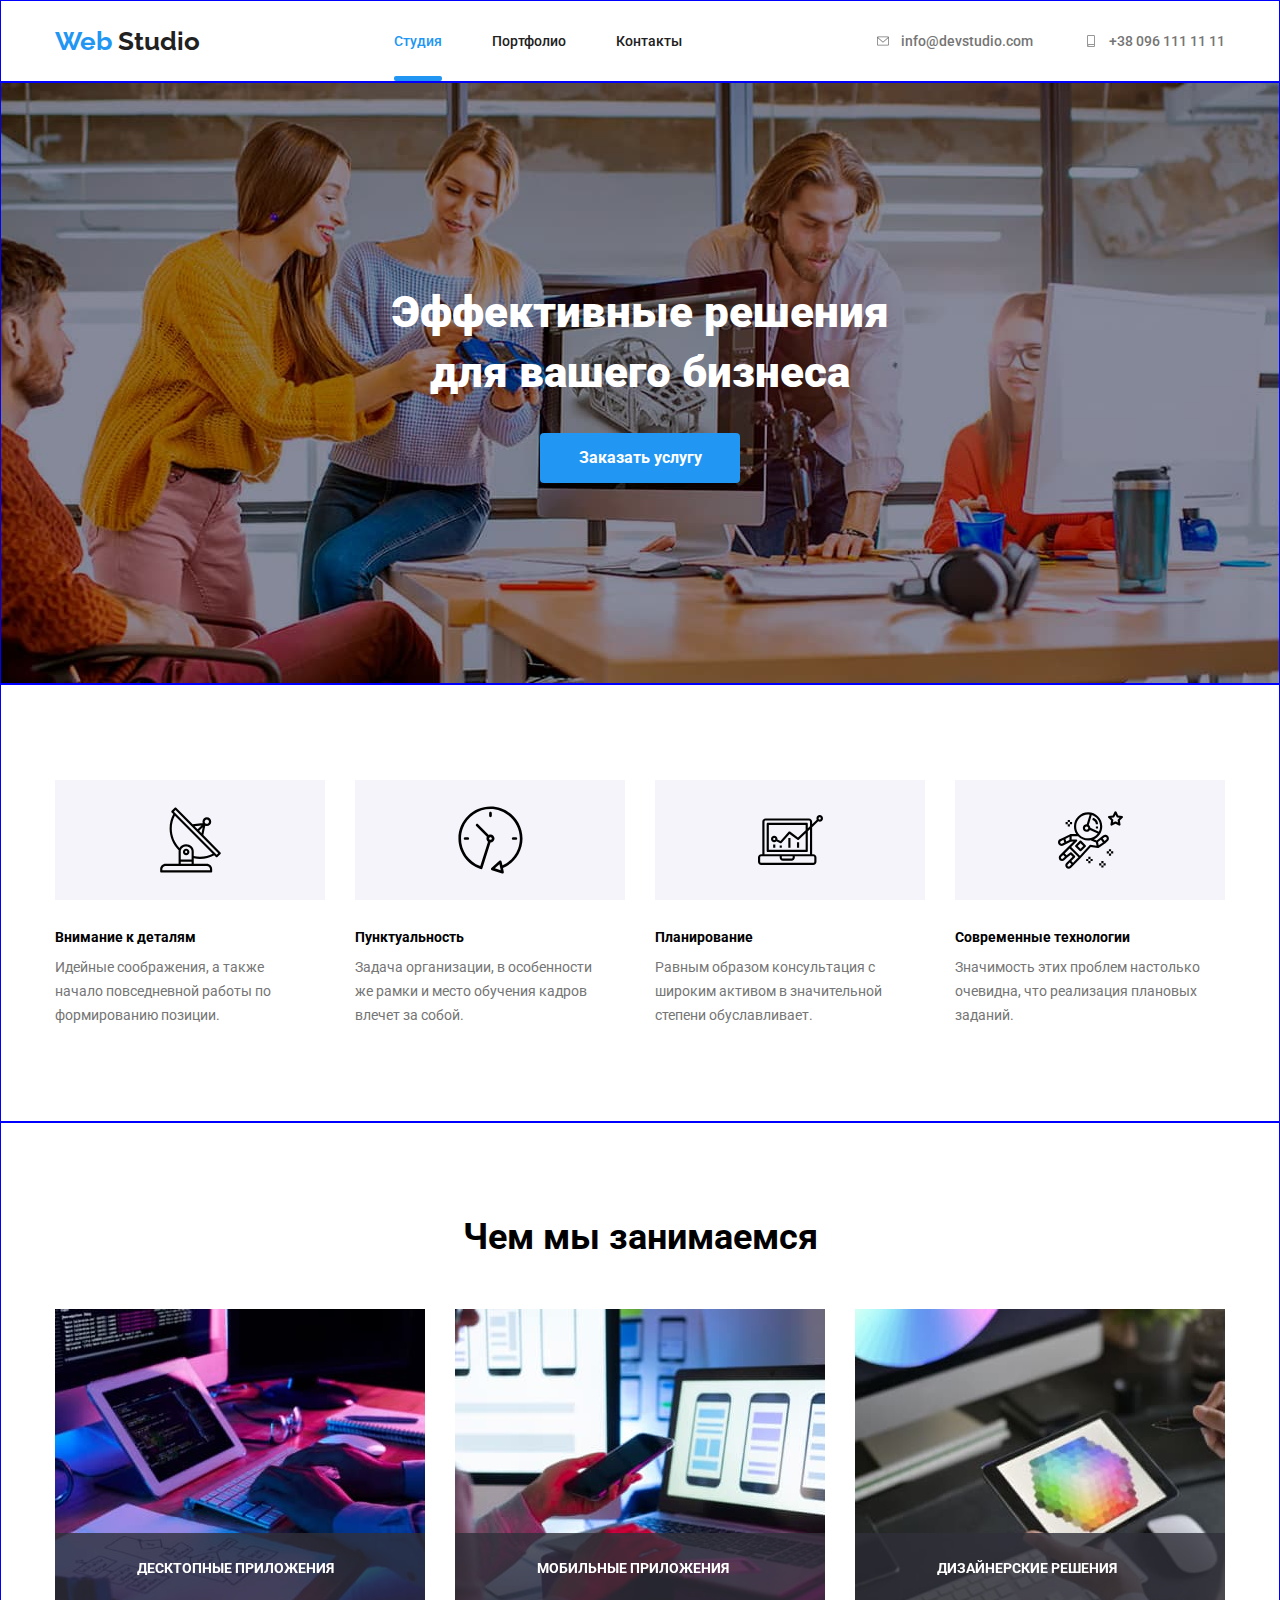
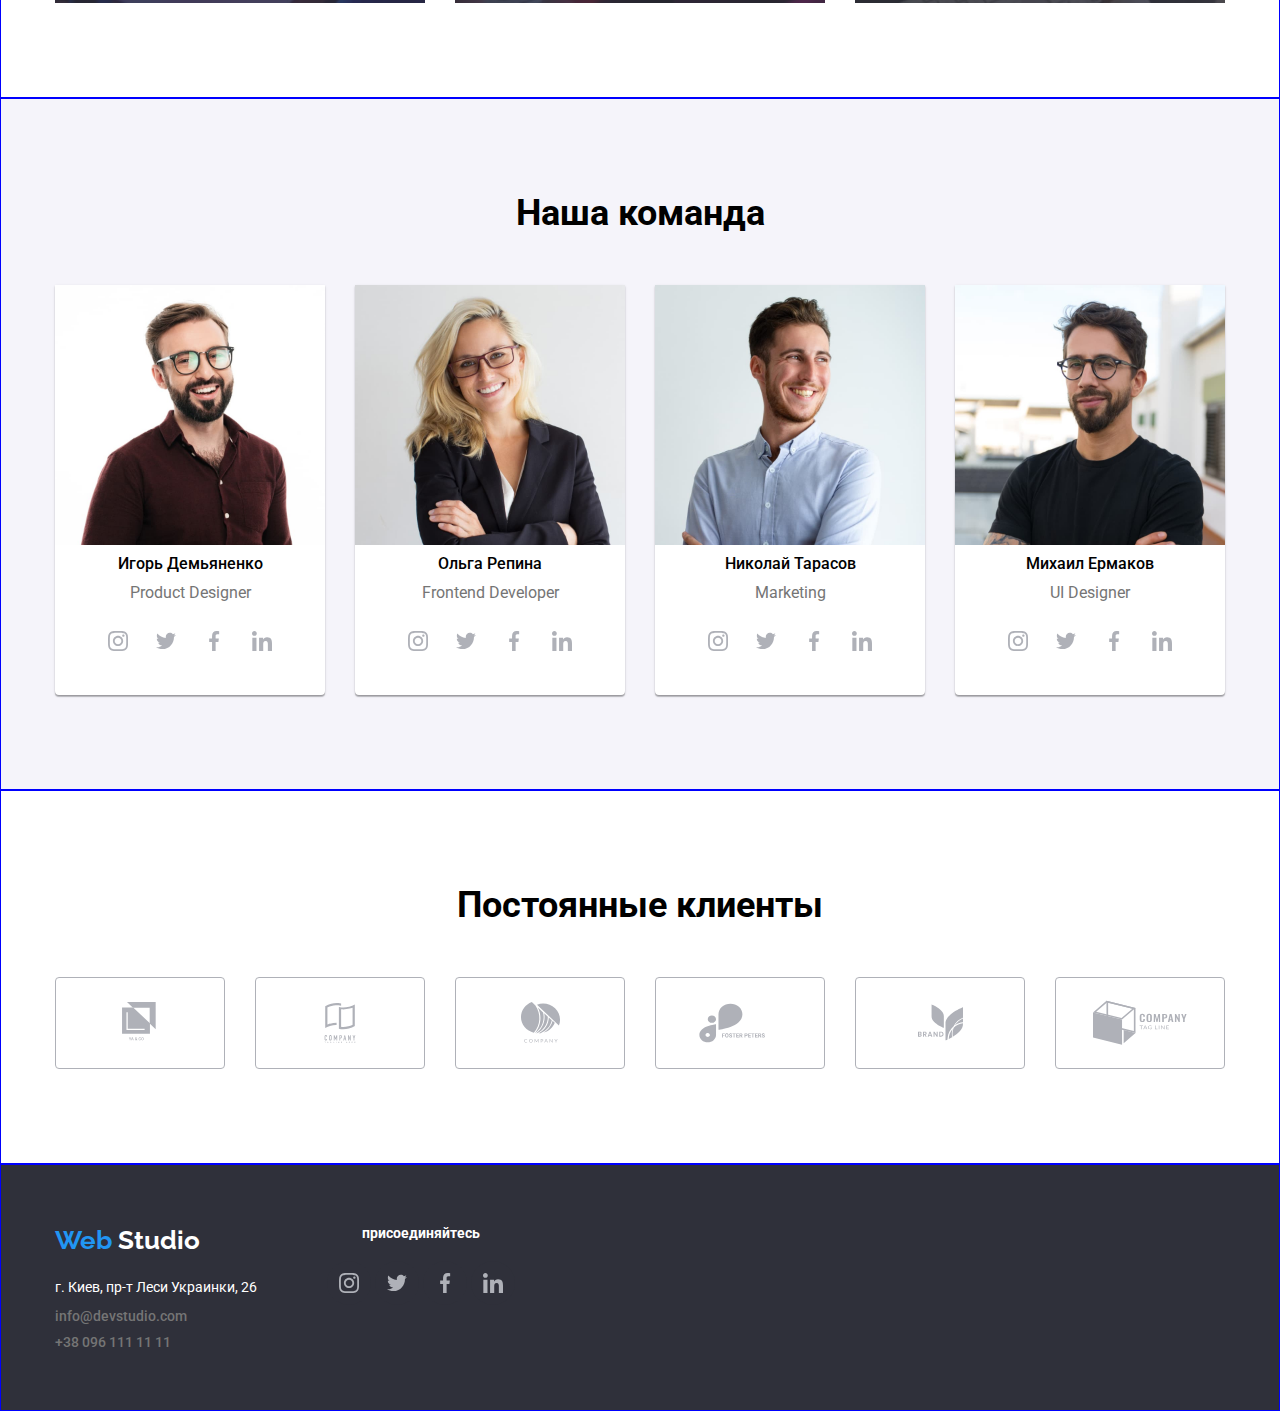
==== commit e931b889: "dz7-finish" ====
--- a/index.html
+++ b/index.html
@@ -1,673 +1,675 @@
 <!DOCTYPE html>
 <html lang="ru">
+
 <head>
     <meta charset="UTF-8">
     <meta http-equiv="X-UA-Compatible" content="IE=edge">
     <meta name="viewport" content="width=device-width, initial-scale=1.0">
-    <title>goit-markup-hw-06</title>
-    <!-- <link rel="stylesheet" href="./css/normalize.css"> -->
+    <title>goit-markup-hw-07</title>
+
     <link rel="preconnect" href="https://fonts.gstatic.com">
-    <link href="https://fonts.googleapis.com/css2?family=Raleway:wght@700&family=Roboto:wght@400;500;700;900&display=swap" rel="stylesheet">
-    <link rel="stylesheet" href="./dist/css/main.min.css">
-    <!-- <link rel="stylesheet" href="./css/style.css"> -->
+    <link
+        href="https://fonts.googleapis.com/css2?family=Raleway:wght@700&family=Roboto:wght@400;500;700;900&display=swap"
+        rel="stylesheet">
+    <link rel="stylesheet" href="./css/main.min.css">
     <link rel="stylesheet" href="./js/modal.js">
-  
-    
+
+
 
 </head>
+
 <body>
-  <!--шапка сайта-->
- 
+    <!-- шапка сайта -->
+
     <header class="header">
-    <div class="container">
-    <nav class="header-nav">    
-     <a class="nav-logo" href="#top"> <span class="text-blue">Web </span>Studio</a>
-     <ul class="nav-list">
-         
-         <li class="nav-item"> 
-            
-             <a class="nav-item-link-studio" href="index.html">Студия</a>
-        
-            </li>
-       
-            <li class="nav-item"> 
-                <a class="nav-item-link" href="portfolio.html">Портфолио</a>
-            </li>
-            <li> 
-                <a class="nav-item-link" href="kn">Контакты</a>
-            </li>
-    </ul>
-        <ul class="contacts-list">
-           
-            <li class="contacts-item">
-              
-                
-            <a class="contacts-item-grey" href="info@devstudio.com">info@devstudio.com
-                <svg class="nav-icon-envelope">
-                
-                    <use href="./images/symbol-defs.svg#icon-envelope-hover-1">
-                
-                    </use>
-                
-                </svg>
-            </a>
-        </li>
-        
-        <li class="contacts-item">
-            
-            <a class="contacts-item-grey" href="tel:+38 096 111 11 11">+38 096 111 11 11
-                <svg class="nav-icon-smartphone">
-                
-                    <use href="./images/symbol-defs.svg#icon-smartphone-1">
-                
-                    </use>
-                
-                </svg>
-            </a>
-        </li>
-        </ul>
-        </nav>
-    </div>
+        <div class="container">
+            <nav class="header__nav">
+                <a class="nav__item--logo" href="#top"> <span class="header__logo--blue">Web </span>Studio</a>
+                <ul class="nav__item--group">
+
+                    <li class="nav__item">
+
+                        <a class="nav__item--link-studio" href="index.html">Студия</a>
+
+                    </li>
+
+                    <li class="nav__item">
+                        <a class="nav__item--link" href="portfolio.html">Портфолио</a>
+                    </li>
+                    <li>
+                        <a class="nav__item--link" href="kn">Контакты</a>
+                    </li>
+                </ul>
+                <ul class="nav__item--contacts">
+
+                    <li class="contacts__item">
+
+
+                        <a class="contacts__item--grey" href="info@devstudio.com">info@devstudio.com
+                            <svg class="nav__icon--envelope">
+
+                                <use href="./images/symbol-defs.svg#icon-envelope-hover-1">
+
+                                </use>
+
+                            </svg>
+                        </a>
+                    </li>
+
+                    <li class="contacts__item">
+
+                        <a class="contacts__item--grey" href="tel:+38 096 111 11 11">+38 096 111 11 11
+                            <svg class="nav__icon--smartphone">
+
+                                <use href="./images/symbol-defs.svg#icon-smartphone-1">
+
+                                </use>
+
+                            </svg>
+                        </a>
+                    </li>
+                </ul>
+            </nav>
+        </div>
     </header>
-    
-<main id="top">
-    <section class="hero">
-        <!-- <img src="./images/img-hero.jpg" alt="рисунок-герой" height="600px"> -->
-    <div class="container">
-       
-    <h1 class="hero-title"> 
-        Эффективные решения <br> для вашего бизнеса
-    </h1>
-
-    <ul>   
-    <li>
-        <button class="hero-btn" data-modal-open>Заказать услугу</button>
-    </li>
-    </ul>
-    </div>
-    </section>
-    
-    <section class="about">
-    <div class="container">
-    <ul class="about-list"> 
-   <li class="about-item">
-       <div class="about-item-icon">
-        <svg class="nav-icon-antenna-1-1">
-        
-            <use href="./images/symbol-defs.svg#icon-antenna-1-1">
-        
-            </use>
-        
-        </svg>
+
+    <main id="top">
+        <section class="hero">
+            <!-- <img src="./images/img-hero.jpg" alt="рисунок-герой" height="600px"> -->
+            <div class="container">
+
+                <h1 class="hero-title">
+                    Эффективные решения <br> для вашего бизнеса
+                </h1>
+
+                <ul>
+                    <li>
+                        <button class="hero-btn" data-modal-open>Заказать услугу</button>
+                    </li>
+                </ul>
+            </div>
+        </section>
+
+        <section class="about">
+            <div class="container">
+                <ul class="about__list">
+                    <li class="about__item">
+                        <div class="about__item--icon">
+                            <svg class="nav__icon--antenna">
+
+                                <use href="./images/symbol-defs.svg#icon-antenna-1-1">
+
+                                </use>
+
+                            </svg>
+                        </div>
+                        <h3 class="about__title">
+                            Внимание к деталям
+                        </h3>
+
+                        <p class="about__text">
+                            Идейные соображения, а также <br> начало повседневной работы по формированию позиции.
+                        </p>
+                    </li>
+
+
+                    <li class="about__item">
+                        <div class="about__item--icon">
+                            <svg class="nav__icon--clock">
+
+                                <use href="./images/symbol-defs.svg#icon-clock-1-1">
+
+                                </use>
+
+                            </svg>
+                        </div>
+                        <h3 class="about__title">
+                            Пунктуальность
+                        </h3>
+
+                        <p class="about__text">
+                            Задача организации, в особенности <br> же рамки и место обучения кадров влечет за собой.
+                        </p>
+                    </li>
+
+
+
+                    <li class="about__item">
+                        <div class="about__item--icon">
+                            <svg class="nav__icon--diagram">
+
+                                <use href="./images/symbol-defs.svg#icon-diagram-1-1">
+
+                                </use>
+
+                            </svg>
+                        </div>
+                        <h3 class="about__title">
+                            Планирование
+                        </h3>
+
+                        <p class="about__text">
+                            Равным образом консультация с широким активом в значительной степени обуславливает.
+                        </p>
+                    </li>
+
+
+
+                    <li class="about__item">
+                        <div class="about__item--icon">
+                            <svg class="nav__icon--astronaut">
+
+                                <use href="./images/symbol-defs.svg#icon-astronaut-1-1">
+
+                                </use>
+
+                            </svg>
+                        </div>
+                        <h3 class="about__title">
+                            Современные технологии
+                        </h3>
+
+                        <p class="about__text">
+                            Значимость этих проблем настолько очевидна, что реализация плановых заданий.
+                        </p>
+                    </li>
+
+                </ul>
+            </div>
+        </section>
+        <section class="doing">
+            <div class="container">
+                <h2 class="doing__title">
+                    Чем мы занимаемся
+                </h2>
+
+                <ul class="doing__list">
+                    <li class="doing__item">
+
+                        <img class="doing__img" src="./images/img1.jpg" alt="рисунок-1" width="370">
+                        <div class="doing__overlay">
+                            <p class="doing__text">
+                                десктопные приложения
+                            </p>
+                        </div>
+                    </li>
+                    <li class="doing__item">
+                        <img class="doing__img" src="./images/img2.jpg" alt="рисунок-2" height="294" width="370">
+                        <div class="doing__overlay">
+                            <p class="doing__text">
+                                мобильные приложения
+                            </p>
+                        </div>
+                    </li>
+                    <li class="doing__item">
+                        <img class="doing__img" src="./images/img3.jpg" alt="рисунок-3" height="294" width="370">
+                        <div class="doing__overlay">
+                            <p class="doing__text">
+                                дизайнерские решения
+                            </p>
+                        </div>
+                    </li>
+                </ul>
+            </div>
+        </section>
+
+        <section class="team">
+            <div class="container">
+                <h2 class="team__title">
+                    Наша команда
+                </h2>
+                <ul class="team__list">
+                    <div class="team__container">
+                        <li class="team-item">
+                            <img class="team__image" src="./images/img4.jpg" alt="рисунок-4" height="260" width="270">
+                            <h3 class="team__title--worker">
+                                Игорь Демьяненко
+                            </h3>
+                            <p class="team__text">
+                                Product Designer
+                            </p>
+                            <div class="team__icon">
+
+                                <a class="link" href="#">
+
+                                    <svg class="nav__icon--instagram">
+
+                                        <use href="./images/symbol-defs.svg#icon-instagram-2-1">
+
+                                        </use>
+                                    </svg>
+                                </a>
+                            </div>
+
+                            <div class="team__icon">
+                                <a class="clients__link" href="#">
+                                    <svg class="nav__icon--twitter">
+
+                                        <use href="./images/symbol-defs.svg#icon-twitter-1">
+
+                                        </use>
+                                    </svg>
+                                </a>
+                            </div>
+                            <div class="team__icon">
+                                <a class="clients__link" href="#">
+                                    <svg class="nav__icon--facebook">
+
+                                        <use href="./images/symbol-defs.svg#icon-facebook-1-1">
+
+                                        </use>
+                                    </svg>
+                                </a>
+                            </div>
+                            <div class="team__icon">
+                                <a class="clients__link" href="#">
+                                    <svg class="nav__icon--linkedin">
+
+                                        <use href="./images/symbol-defs.svg#icon-linkedin-1-1">
+
+                                        </use>
+                                    </svg>
+                                </a>
+                            </div>
+                        </li>
+
+                    </div>
+
+                    <div class="team__container">
+                        <li class="team-item">
+                            <img class="team__image" src="./images/img5.jpg" alt="рисунок-5" height="260" width="270">
+                            <h3 class="team__title--worker">
+                                Ольга Репина
+                            </h3>
+                            <p class="team__text">
+                                Frontend Developer
+                            </p>
+                            <div class="team__icon">
+
+                                <a class="clients__link" href="#">
+
+                                    <svg class="nav__icon--instagram">
+
+                                        <use href="./images/symbol-defs.svg#icon-instagram-2-1">
+
+                                        </use>
+                                    </svg>
+                                </a>
+                            </div>
+
+                            <div class="team__icon">
+                                <a class="clients__link" href="#">
+                                    <svg class="nav__icon--twitter">
+
+                                        <use href="./images/symbol-defs.svg#icon-twitter-1">
+
+                                        </use>
+                                    </svg>
+                                </a>
+                            </div>
+                            <div class="team__icon">
+                                <a class="clients__link" href="#">
+                                    <svg class="nav__icon--facebook">
+
+                                        <use href="./images/symbol-defs.svg#icon-facebook-1-1">
+
+                                        </use>
+                                    </svg>
+                                </a>
+                            </div>
+                            <div class="team__icon">
+                                <a class="clients__link" href="#">
+                                    <svg class="nav__icon--linkedin">
+
+                                        <use href="./images/symbol-defs.svg#icon-linkedin-1-1">
+
+                                        </use>
+                                    </svg>
+                                </a>
+                            </div>
+                        </li>
+                    </div>
+
+                    <div class="team__container">
+                        <li class="team-item">
+                            <img class="team__image" src="./images/img6.jpg" alt="рисунок-6" height="260" width="270">
+                            <h3 class="team__title--worker">
+                                Николай Тарасов
+                            </h3>
+                            <p class="team__text">
+                                Marketing
+                            </p>
+                            <div class="team__icon">
+
+                                <a class="clients__link" href="#">
+
+                                    <svg class="nav__icon--instagram">
+
+                                        <use href="./images/symbol-defs.svg#icon-instagram-2-1">
+
+                                        </use>
+                                    </svg>
+                                </a>
+                            </div>
+
+                            <div class="team__icon">
+                                <a class="clients__link" href="#">
+                                    <svg class="nav__icon--twitter">
+
+                                        <use href="./images/symbol-defs.svg#icon-twitter-1">
+
+                                        </use>
+                                    </svg>
+                                </a>
+                            </div>
+                            <div class="team__icon">
+                                <a class="clients__link" href="#">
+                                    <svg class="nav__icon--facebook">
+
+                                        <use href="./images/symbol-defs.svg#icon-facebook-1-1">
+
+                                        </use>
+                                    </svg>
+                                </a>
+                            </div>
+                            <div class="team__icon">
+                                <a class="clients__link" href="#">
+                                    <svg class="nav__icon--linkedin">
+
+                                        <use href="./images/symbol-defs.svg#icon-linkedin-1-1">
+
+                                        </use>
+                                    </svg>
+                                </a>
+                            </div>
+                        </li>
+                    </div>
+
+                    <div class="team__container">
+                        <li class="team-item">
+                            <img class="team__image" src="./images/img7.jpg" alt="рисунок-7" height="260" width="270">
+                            <h3 class="team__title--worker">
+                                Михаил Ермаков
+                            </h3>
+                            <p class="team__text">
+                                UI Designer
+                            </p>
+                            <div class="team__icon">
+
+                                <a class="clients__link" href="#">
+
+                                    <svg class="nav__icon--instagram">
+
+                                        <use href="./images/symbol-defs.svg#icon-instagram-2-1">
+
+                                        </use>
+                                    </svg>
+                                </a>
+                            </div>
+
+                            <div class="team__icon">
+                                <a class="clients__link" href="#">
+                                    <svg class="nav__icon--twitter">
+
+                                        <use href="./images/symbol-defs.svg#icon-twitter-1">
+
+                                        </use>
+                                    </svg>
+                                </a>
+                            </div>
+                            <div class="team__icon">
+                                <a class="clients__link" href="#">
+                                    <svg class="nav__icon--facebook">
+
+                                        <use href="./images/symbol-defs.svg#icon-facebook-1-1">
+
+                                        </use>
+                                    </svg>
+                                </a>
+                            </div>
+                            <div class="team__icon">
+                                <a class="clients__link" href="#">
+                                    <svg class="nav__icon--linkedin">
+
+                                        <use href="./images/symbol-defs.svg#icon-linkedin-1-1">
+
+                                        </use>
+                                    </svg>
+                                </a>
+                            </div>
+                        </li>
+                    </div>
+                </ul>
+            </div>
+        </section>
+        <section class="clients">
+            <div class="container">
+                <h2 class="team__title">
+                    Постоянные клиенты
+                </h2>
+                <ul class="clients__list">
+
+                    <li class="clients__item">
+
+                        <a class="clients__link--icon" href="#">
+                            <svg class="nav__icon--logo-1">
+
+                                <use href="./images/symbol-defs.svg#icon-logo-1-1">
+
+                                </use>
+                            </svg>
+                        </a>
+
+                    </li>
+
+                    <li class="clients__item">
+                        <a class="clients__link--icon" href="#">
+                            <svg class="nav__icon--logo-2">
+
+                                <use href="./images/symbol-defs.svg#icon-logo-2-1">
+
+                                </use>
+                            </svg>
+                        </a>
+                    </li>
+
+                    <li class="clients__item">
+                        <a class="clients__link--icon" href="#">
+                            <svg class="nav__icon--logo-3">
+
+                                <use href="./images/symbol-defs.svg#icon-logo-3-1">
+
+                                </use>
+                            </svg>
+                        </a>
+                    </li>
+
+                    <li class="clients__item">
+                        <a class="clients__link--icon" href="#">
+                            <svg class="nav__icon--logo-4">
+
+                                <use href="./images/symbol-defs.svg#icon-logo-4-1">
+
+                                </use>
+                            </svg>
+                        </a>
+                    </li>
+
+                    <li class="clients__item">
+                        <a class="clients__link--icon" href="#">
+                            <svg class="nav__icon--logo-5">
+
+                                <use href="./images/symbol-defs.svg#icon-logo-5-1">
+
+                                </use>
+                            </svg>
+                        </a>
+                    </li>
+
+                    <li class="clients__item">
+                        <a class="clients__link--icon" href="#">
+                            <svg class="nav__icon--logo-6">
+
+                                <use href="./images/symbol-defs.svg#icon-logo-6-1">
+
+                                </use>
+                            </svg>
+                        </a>
+                    </li>
+
+
+                </ul>
+            </div>
+        </section>
+    </main>
+
+
+    <footer class="footer">
+        <div class="container">
+            <ul class="footer__list">
+                <li class="footer__item--adress">
+                    <a class="footer__logo" href="#top"> <span class="header__logo--blue">Web </span>Studio</a>
+                    <address class="adress">
+                        <p class="footer__adress">
+                            г. Киев, пр-т Леси Украинки, 26
+                        </p>
+                        <a class="footer__mail" href="info@devstudio.com">info@devstudio.com</a>
+
+                        <a class="footer__tel" href="tel:+38 096 111 11 11">+38 096 111 11 11</a>
+                    </address>
+                </li>
+                <li class="footer__item--join">
+                    <h3 class="footer__title">
+                        присоединяйтесь
+                    </h3>
+
+                    <div class="footer__team--icon">
+
+                        <a class="clients__link" href="#">
+
+                            <svg class="nav__icon--instagram">
+
+                                <use href="./images/symbol-defs.svg#icon-instagram-2-1">
+
+                                </use>
+                            </svg>
+                        </a>
+                    </div>
+
+                    <div class="footer__team--icon">
+                        <a class="clients__link" href="#">
+                            <svg class="nav__icon--twitter">
+
+                                <use href="./images/symbol-defs.svg#icon-twitter-1">
+
+                                </use>
+                            </svg>
+                        </a>
+                    </div>
+                    <div class="footer__team--icon">
+                        <a class="clients__link" href="#">
+                            <svg class="nav__icon--facebook">
+
+                                <use href="./images/symbol-defs.svg#icon-facebook-1-1">
+
+                                </use>
+                            </svg>
+                        </a>
+                    </div>
+                    <div class="footer__team--icon">
+                        <a class="clients__link" href="#">
+                            <svg class="nav__icon--linkedin">
+
+                                <use href="./images/symbol-defs.svg#icon-linkedin-1-1">
+
+                                </use>
+                            </svg>
+                        </a>
+                    </div>
+                </li>
+            </ul>
         </div>
-    <h3 class="about-title">
-        Внимание к деталям
-    </h3>
-    
-    <p class="about-text">
-        Идейные соображения, а также <br> начало повседневной работы по формированию позиции.
-    </p>
-    </li>
-    
-
-    <li class="about-item">
-        <div class="about-item-icon">
-            <svg class="nav-icon-clock-1-1">
-        
-                <use href="./images/symbol-defs.svg#icon-clock-1-1">
-        
-                </use>
-        
-            </svg>
-        </div>
-        <h3 class="about-title">
-            Пунктуальность
-        </h3>
-
-        <p class="about-text">
-            Задача организации, в особенности <br> же рамки и место обучения кадров влечет за собой.
-        </p>
-    </li>
-
-
-
-    <li class="about-item">
-        <div class="about-item-icon">
-            <svg class="icon-astronaut-1-1">
-        
-                <use href="./images/symbol-defs.svg#icon-astronaut-1-1">
-        
-                </use>
-        
-            </svg>
-        </div>
-        <h3 class="about-title">
-            Планирование
-        </h3>
-
-        <p class="about-text">
-            Равным образом консультация с широким активом в значительной степени обуславливает.
-        </p>
-    </li>
-
-
-
-    <li class="about-item">
-        <div class="about-item-icon">
-            <svg class="nav-icon-antenna-1-1">
-        
-                <use href="./images/symbol-defs.svg#icon-antenna-1-1">
-        
-                </use>
-        
-            </svg>
-        </div>
-        <h3 class="about-title">
-            Современные технологии
-        </h3>
-
-        <p class="about-text">
-            Значимость этих проблем настолько очевидна, что реализация плановых заданий.
-        </p>
-    </li>
-
-</ul>
-</div>
-</section>
-<section class="doing">
-<div class="container">
-<h2 class="doing-title">
-    Чем мы занимаемся
-</h2>
-
-<ul class="doing-list">
-    <li class="doing-item">
-        
-        <img class="doing-img" src="./images/img1.jpg" alt="рисунок-1" width="370">
-    <div class="doing-overlay">
-    <p class="doing-text">
-        десктопные приложения
-    </p>
-    </div>
-    </li>
-    <li class="doing-item">
-        <img class="doing-img" src="./images/img2.jpg" alt="рисунок-2" height="294" width="370">
-    <div class="doing-overlay">
-        <p class="doing-text">
-            мобильные приложения
-        </p>
-    </div>
-    </li>
-    <li class="doing-item">
-        <img class="doing-img" src="./images/img3.jpg" alt="рисунок-3" height="294" width="370">
-    <div class="doing-overlay">
-        <p class="doing-text">
-            дизайнерские решения
-        </p>
-    </div>
-    </li>
-</ul>
-</div>
-</section>
-
-<section class="team">
-<div class="container">
-<h2 class="team-title">
-    Наша команда
-</h2>
-<ul class="team-list">
-    <div class="team-container">
-    <li class="team-item">
-        <img class="team-image" src="./images/img4.jpg" alt="рисунок-4" height="260" width="270">
-        <h3 class="team-title-worker">
-            Игорь Демьяненко
-        </h3>
-        <p class="team-text">
-            Product Designer
-        </p>
-        <div class="team-icon">  
-         
-        <a class="link-icon" href="#">
-    
-        <svg class="nav-icon-instagram-2-1">
-        
-            <use href="./images/symbol-defs.svg#icon-instagram-2-1">
-        
-            </use>
-        </svg>
-        </a>
-        </div>
-
-        <div class="team-icon">
-        <a class="link-icon" href="#">
-        <svg class="nav-icon-twitter-1">
-        
-            <use href="./images/symbol-defs.svg#icon-twitter-1">
-        
-            </use>
-        </svg>
-        </a>
-        </div>
-        <div class="team-icon">
-        <a class="link-icon" href="#">
-        <svg class="nav-icon-facebook-1-1">
-        
-            <use href="./images/symbol-defs.svg#icon-facebook-1-1">
-        
-            </use>
-        </svg>
-        </a>
-        </div>
-        <div class="team-icon">
-        <a class="link-icon" href="#">
-        <svg class="nav-icon-linkedin-1-1">
-        
-            <use href="./images/symbol-defs.svg#icon-linkedin-1-1">
-        
-            </use>
-        </svg>
-        </a>
-        </div>  
-    </li>
-    
-    </div>
-
-    <div class="team-container">
-    <li class="team-item">
-        <img class="team-image" src="./images/img5.jpg" alt="рисунок-5" height="260" width="270">
-        <h3 class="team-title-worker">
-            Ольга Репина
-        </h3>
-        <p class="team-text">
-            Frontend Developer
-        </p>
-        <div class="team-icon">
-        
-            <a class="link-icon" href="#">
-        
-                <svg class="nav-icon-instagram-2-1">
-        
-                    <use href="./images/symbol-defs.svg#icon-instagram-2-1">
-        
+
+
+
+    </footer>
+
+    <div class="backdrop is-hidden" data-modal>
+        <div class="modal__window">
+
+            <button class="link__icon--close" data-modal-close>
+                <svg class="link__icon">
+
+                    <use href="./images/symbol-defs.svg#icon-close">
+
                     </use>
                 </svg>
-            </a>
+            </button>
+
+            <form class="js__speaker--form">
+                <p class="form__text">
+                    Оставьте свои данные, мы вам перезвоним
+                </p>
+                <label class="form__label--name">
+                    <span class="form">Имя</span>
+                    <input class="form__input--type" type="text" name="user-name">
+                    <svg class="form__icon--person">
+
+                        <use href="./images/symbol-defs.svg#icon-person-black-18dp-1">
+
+                        </use>
+                    </svg>
+
+                </label>
+
+                <label class="form__label--name">
+                    <span class="form">Телефон</span>
+                    <input class="form__input--type" type="text" name="user-name">
+                    <svg class="form__icon--person">
+
+                        <use href="./images/symbol-defs.svg#icon-phone-black-18dp-1">
+
+                        </use>
+                    </svg>
+
+                </label>
+
+                <label class="form__label--name">
+                    <span class="form">Почта</span>
+                    <input class="form__input--type" type="text" name="user-name">
+                    <svg class="form__icon--person">
+
+                        <use href="./images/symbol-defs.svg#icon-email-black-18dp-1">
+
+                        </use>
+                    </svg>
+
+                </label>
+
+                <label for="coment" class="form__label--name">
+                    <span class="form">Комментарий</span>
+                    <textarea tipe="text" class="form__input--coment" id="coment" placeholder="Введите текст"></textarea>
+
+                </label>
+
+                <label class="checkbox__text--check">
+                    <input class="checkbox" type="checkbox" name="" id="">
+                    <span class="form__group--check"></span>
+
+                    Соглашаюсь с рассылкой и принимаю
+                    <a class="checkbox__link--check" href="#">Условия договора</a>
+                </label>
+
+                <button class="form__button--send" type="submit">Отправить</button>
+
+            </form>
         </div>
-        
-        <div class="team-icon">
-            <a class="link-icon" href="#">
-                <svg class="nav-icon-twitter-1">
-        
-                    <use href="./images/symbol-defs.svg#icon-twitter-1">
-        
-                    </use>
-                </svg>
-            </a>
-        </div>
-        <div class="team-icon">
-            <a class="link-icon" href="#">
-                <svg class="nav-icon-facebook-1-1">
-        
-                    <use href="./images/symbol-defs.svg#icon-facebook-1-1">
-        
-                    </use>
-                </svg>
-            </a>
-        </div>
-        <div class="team-icon">
-            <a class="link-icon" href="#">
-                <svg class="nav-icon-linkedin-1-1">
-        
-                    <use href="./images/symbol-defs.svg#icon-linkedin-1-1">
-        
-                    </use>
-                </svg>
-            </a>
-        </div>
-    </li>
     </div>
-
-    <div class="team-container">
-    <li class="team-item">
-        <img class="team-image" src="./images/img6.jpg" alt="рисунок-6" height="260" width="270">
-        <h3 class="team-title-worker">
-            Николай Тарасов
-        </h3>
-        <p class="team-text">
-            Marketing
-        </p>
-        <div class="team-icon">
-        
-            <a class="link-icon" href="#">
-        
-                <svg class="nav-icon-instagram-2-1">
-        
-                    <use href="./images/symbol-defs.svg#icon-instagram-2-1">
-        
-                    </use>
-                </svg>
-            </a>
-        </div>
-        
-        <div class="team-icon">
-            <a class="link-icon" href="#">
-                <svg class="nav-icon-twitter-1">
-        
-                    <use href="./images/symbol-defs.svg#icon-twitter-1">
-        
-                    </use>
-                </svg>
-            </a>
-        </div>
-        <div class="team-icon">
-            <a class="link-icon" href="#">
-                <svg class="nav-icon-facebook-1-1">
-        
-                    <use href="./images/symbol-defs.svg#icon-facebook-1-1">
-        
-                    </use>
-                </svg>
-            </a>
-        </div>
-        <div class="team-icon">
-            <a class="link-icon" href="#">
-                <svg class="nav-icon-linkedin-1-1">
-        
-                    <use href="./images/symbol-defs.svg#icon-linkedin-1-1">
-        
-                    </use>
-                </svg>
-            </a>
-        </div>
-    </li>
-    </div>
-
-    <div class="team-container">
-    <li class="team-item">
-        <img class="team-image" src="./images/img7.jpg" alt="рисунок-7" height="260" width="270">
-        <h3 class="team-title-worker">
-            Михаил Ермаков
-        </h3>
-        <p class="team-text">
-            UI Designer
-        </p>
-        <div class="team-icon">
-        
-            <a class="link-icon" href="#">
-        
-                <svg class="nav-icon-instagram-2-1">
-        
-                    <use href="./images/symbol-defs.svg#icon-instagram-2-1">
-        
-                    </use>
-                </svg>
-            </a>
-        </div>
-        
-        <div class="team-icon">
-            <a class="link-icon" href="#">
-                <svg class="nav-icon-twitter-1">
-        
-                    <use href="./images/symbol-defs.svg#icon-twitter-1">
-        
-                    </use>
-                </svg>
-            </a>
-        </div>
-        <div class="team-icon">
-            <a class="link-icon" href="#">
-                <svg class="nav-icon-facebook-1-1">
-        
-                    <use href="./images/symbol-defs.svg#icon-facebook-1-1">
-        
-                    </use>
-                </svg>
-            </a>
-        </div>
-        <div class="team-icon">
-            <a class="link-icon" href="#">
-                <svg class="nav-icon-linkedin-1-1">
-        
-                    <use href="./images/symbol-defs.svg#icon-linkedin-1-1">
-        
-                    </use>
-                </svg>
-            </a>
-        </div>
-    </li>
-    </div>
-</ul>
-</div>
-</section>
-<section class="clients">
-<div class="container">
-    <h2 class="team-title">
-        Постоянные клиенты
-    </h2>
-<ul class="clients-list">
-   
-    <li class="clients-item">
-        
-    <a class="link-icon-clients" href="#">
-        <svg class="nav-icon-logo-1-1">
-    
-            <use href="./images/symbol-defs.svg#icon-logo-1-1">
-    
-            </use>
-        </svg>
-    </a>
-   
-    </li>
-
-    <li class="clients-item">
-        <a class="link-icon-clients" href="#">
-            <svg class="nav-icon-logo-2-1">
-    
-                <use href="./images/symbol-defs.svg#icon-logo-2-1">
-    
-                </use>
-            </svg>
-        </a>
-    </li>
-
-<li class="clients-item">
-    <a class="link-icon-clients" href="#">
-        <svg class="nav-icon-logo-3-1">
-
-            <use href="./images/symbol-defs.svg#icon-logo-3-1">
-
-            </use>
-        </svg>
-    </a>
-</li>
-
-<li class="clients-item">
-    <a class="link-icon-clients" href="#">
-        <svg class="nav-icon-logo-4-1">
-
-            <use href="./images/symbol-defs.svg#icon-logo-4-1">
-
-            </use>
-        </svg>
-    </a>
-</li>
-
-<li class="clients-item">
-    <a class="link-icon-clients" href="#">
-        <svg class="nav-icon-logo-5-1">
-
-            <use href="./images/symbol-defs.svg#icon-logo-5-1">
-
-            </use>
-        </svg>
-    </a>
-</li>
-
-<li class="clients-item">
-    <a class="link-icon-clients" href="#">
-        <svg class="nav-icon-logo-6-1">
-
-            <use href="./images/symbol-defs.svg#icon-logo-6-1">
-
-            </use>
-        </svg>
-    </a>
-</li>
-
-
-</ul>
-</div>
-</section>
-</main>
-
-
-<footer class="footer">
-<div class="container">
-<ul class="footer-list"> 
- <li class="footer-item-adress">   
-<a class="nav-logo-footer" href="#top"> <span class="text-blue">Web </span>Studio</a>
-<address class="adress">
-<p class="footer-adress">
-    г. Киев, пр-т Леси Украинки, 26
-</p>
-<a class="footer-mail" href="info@devstudio.com">info@devstudio.com</a>
-
-<a class="footer-tel" href="tel:+38 096 111 11 11">+38 096 111 11 11</a>
-</address>
-</li>
-<li class="footer-item-join">
-<h3 class="title-footer">
-присоединяйтесь
-</h3>
-
-<div class="team-icon-footer">
-
-    <a class="link-icon" href="#">
-
-        <svg class="nav-icon-instagram-2-1">
-
-            <use href="./images/symbol-defs.svg#icon-instagram-2-1">
-
-            </use>
-        </svg>
-    </a>
-</div>
-
-<div class="team-icon-footer">
-    <a class="link-icon" href="#">
-        <svg class="nav-icon-twitter-1">
-
-            <use href="./images/symbol-defs.svg#icon-twitter-1">
-
-            </use>
-        </svg>
-    </a>
-</div>
-<div class="team-icon-footer">
-    <a class="link-icon" href="#">
-        <svg class="nav-icon-facebook-1-1">
-
-            <use href="./images/symbol-defs.svg#icon-facebook-1-1">
-
-            </use>
-        </svg>
-    </a>
-</div>
-<div class="team-icon-footer">
-    <a class="link-icon" href="#">
-        <svg class="nav-icon-linkedin-1-1">
-
-            <use href="./images/symbol-defs.svg#icon-linkedin-1-1">
-
-            </use>
-        </svg>
-    </a>
-</div>
-</li>
-</ul>
-</div>
-
-
-
-</footer>
-
-<div class="backdrop is-hidden" data-modal>
-<div class="modal-window">
-    
-    <button class="link-icon-close" data-modal-close>
-        <svg class="nav-icon-close">
-    
-            <use href="./images/symbol-defs.svg#icon-close">
-    
-            </use>
-        </svg>
-    </button>
-    
-        <form class="js-speaker-form">
-        <p class="form-text">
-            Оставьте свои данные, мы вам перезвоним
-        </p>
-            <label class="label-name">
-            <span class="name-form">Имя</span>
-            <input class="input-type" type="text" name="user-name">
-            <svg class="nav-icon-person">
-            
-                <use href="./images/symbol-defs.svg#icon-person-black-18dp-1">
-            
-                </use>
-            </svg>
-            
-            </label>
-
-            <label class="label-name">
-                <span class="name-form">Телефон</span>
-                <input class="input-type" type="text" name="user-name">
-                <svg class="nav-icon-person">
-            
-                    <use href="./images/symbol-defs.svg#icon-phone-black-18dp-1">
-            
-                    </use>
-                </svg>
-            
-            </label>
-
-            <label class="label-name">
-                <span class="name-form">Почта</span>
-                <input class="input-type" type="text" name="user-name">
-                <svg class="nav-icon-person">
-            
-                    <use href="./images/symbol-defs.svg#icon-email-black-18dp-1">
-            
-                    </use>
-                </svg>
-            
-            </label>
-
-            <label for="coment" class="label-name">
-                <span class="name-form">Комментарий</span>
-                <textarea tipe="text" class="modal-input-coment" id="coment" placeholder="Введите текст"></textarea>
-          
-            </label>
-
-            <label  class="text-check">
-            <input class="checkbox" type="checkbox" name="" id="">
-            <span class="group-check"></span>
-                      
-            Соглашаюсь с рассылкой и принимаю
-            <a class="link-check" href="#">Условия договора</a>
-            </label>
-            
-            <button class="button-send" type="submit">Отправить</button>
-            
-        </form>
-</div>
-</div>
-<script 
-    src="./js/modal.js">
-</script>
-<script>
-    (() => {
-            document.querySelector('.js-speaker-form').addEventListener('submit', e => {
+    <script src="./js/modal.js">
+    </script>
+    <script>
+        (() => {
+            document.querySelector('.js__speaker--form').addEventListener('submit', e => {
                 e.preventDefault();
 
                 new FormData(e.currentTarget).forEach((value, name) =>
@@ -675,6 +677,7 @@
                 );
             });
         })();
-</script>
+    </script>
 </body>
+
 </html>--- a/css/main.min.css
+++ b/css/main.min.css
@@ -0,0 +1,2 @@
+/*! normalize.css v8.0.1 | MIT License | github.com/necolas/normalize.css */html{line-height:1.15;-webkit-text-size-adjust:100%}body{margin:0}main{display:block}h1{font-size:2em;margin:0.67em 0}hr{-webkit-box-sizing:content-box;box-sizing:content-box;height:0;overflow:visible}pre{font-family:monospace;font-size:1em}a{background-color:transparent}abbr[title]{border-bottom:none;text-decoration:underline}b,strong{font-weight:bolder}code,kbd,samp{font-family:monospace;font-size:1em}small{font-size:80%}sub,sup{font-size:75%;line-height:0;position:relative;vertical-align:baseline}sub{bottom:-0.25em}sup{top:-0.5em}img{border-style:none}button,input,optgroup,select,textarea{font-family:inherit;font-size:100%;line-height:1.15;margin:0}button,input{overflow:visible}button,select{text-transform:none}button,[type='button'],[type='reset'],[type='submit']{-webkit-appearance:button}button::-moz-focus-inner,[type='button']::-moz-focus-inner,[type='reset']::-moz-focus-inner,[type='submit']::-moz-focus-inner{border-style:none;padding:0}button:-moz-focusring,[type='button']:-moz-focusring,[type='reset']:-moz-focusring,[type='submit']:-moz-focusring{outline:1px dotted ButtonText}fieldset{padding:0.35em 0.75em 0.625em}legend{-webkit-box-sizing:border-box;box-sizing:border-box;color:inherit;display:table;max-width:100%;padding:0;white-space:normal}progress{vertical-align:baseline}textarea{overflow:auto}[type='checkbox'],[type='radio']{-webkit-box-sizing:border-box;box-sizing:border-box;padding:0}[type='number']::-webkit-inner-spin-button,[type='number']::-webkit-outer-spin-button{height:auto}[type='search']{-webkit-appearance:textfield;outline-offset:-2px}[type='search']::-webkit-search-decoration{-webkit-appearance:none}::-webkit-file-upload-button{-webkit-appearance:button;font:inherit}details{display:block}summary{display:list-item}template{display:none}[hidden]{display:none}:root{--white-text: rgba(255, 255, 255, 1);--blue-text: rgba(33, 150, 243, 1);--black-text: rgba(33, 33, 33, 1);--grey-text: rgba(117, 117, 117, 1);--grey-color: rgba(175, 177, 184, 1);--grey-text-op60: rgba(255, 255, 255, 0.6);--back-header: rgba(229, 229, 229, 1);--back-zakaz: rgba(47, 48, 58, 1);--back-blue: rgba(33, 150, 243, 1);--back-comanda-prod: rgba(245, 244, 250, 1)}*,::after,::before{-webkit-box-sizing:border-box;box-sizing:border-box}header,section,footer{border:1px solid blue}body{font-family:'Roboto', sans-serif}ul,p,li,a{list-style:none;margin:0;padding:0}h1,h2,h3{margin:0;padding:0}.header{background:var(--white-text)}.header__logo--blue{color:var(--blue-text);font-family:'Raleway', sans-serif;font-weight:700;font-size:26px;line-height:1.19;text-align:center}.header__nav{display:-webkit-box;display:-ms-flexbox;display:flex;-webkit-box-pack:justify;-ms-flex-pack:justify;justify-content:space-between;-webkit-box-align:center;-ms-flex-align:center;align-items:center}.nav__item{margin-right:50px}.nav__item--logo{color:var(--black-text);text-decoration:none;font-family:'Raleway', sans-serif;font-weight:700;font-size:26px;line-height:1.19;text-align:center}.nav__item--contacts{display:-webkit-box;display:-ms-flexbox;display:flex;text-decoration:none;color:var(--grey-text);font-weight:500;font-size:14px;line-height:1.14}.nav__item--group{display:-webkit-box;display:-ms-flexbox;display:flex}.nav__item--link{text-decoration:none;font-weight:500;font-size:14px;line-height:1.17;color:var(--black-text);padding-top:32px;padding-bottom:32px;-webkit-transition:color 250ms cubic-bezier(0.4, 0, 0.2, 1);transition:color 250ms cubic-bezier(0.4, 0, 0.2, 1)}.nav__item--link-studio,.nav__item--link-portfolio{position:relative;text-decoration:none;font-weight:500;font-size:14px;line-height:1.17;color:var(--blue-text);padding-top:32px;padding-bottom:32px;-webkit-transition:color 250ms cubic-bezier(0.4, 0, 0.2, 1);transition:color 250ms cubic-bezier(0.4, 0, 0.2, 1)}.nav__item--link-studio::after,.nav__item--link-portfolio::after{position:absolute;content:'';display:inline-block;left:0;bottom:0;width:100%;height:5px;border-radius:2px;background-color:var(--blue-text)}.nav__item--link:hover,.nav__item--link:focus{color:var(--blue-text)}.contacts__item:first-child{margin-right:50px}.contacts__item--grey{display:-webkit-box;display:-ms-flexbox;display:flex;-webkit-box-align:center;-ms-flex-align:center;align-items:center;-webkit-box-orient:horizontal;-webkit-box-direction:reverse;-ms-flex-direction:row-reverse;flex-direction:row-reverse;text-decoration:none;font-weight:500;font-size:14px;line-height:1.17;color:var(--grey-text);padding-top:32px;padding-bottom:32px;-webkit-transition:color 250ms cubic-bezier(0.4, 0, 0.2, 1);transition:color 250ms cubic-bezier(0.4, 0, 0.2, 1)}.contacts__item--grey:hover,.contacts__item--grey:focus{color:var(--blue-text)}.hero{max-width:1600px;color:var(--white-text);margin-left:auto;margin-right:auto;text-align:center;padding:200px 0 200px 0;background-image:url(../images/img-hero.jpg);background-color:rgba(47,48,58,0.4);background-size:cover;background-position:center;background-repeat:no-repeat}.hero-title{font-weight:900;font-size:44px;line-height:1.36;margin-bottom:30px}.hero-btn{-webkit-box-pack:center;-ms-flex-pack:center;justify-content:center;text-align:center;width:200px;height:50px;background:var(--back-blue);color:var(--white-text);font-weight:700;font-size:16px;line-height:1.87;-webkit-box-shadow:0px 4px rgba(0,0,0,0.15);box-shadow:0px 4px rgba(0,0,0,0.15);border-radius:4px;border:none}.about{padding:95px 0 94px 0}.about__list{display:-webkit-box;display:-ms-flexbox;display:flex;-webkit-box-pack:justify;-ms-flex-pack:justify;justify-content:space-between}.about__item{margin-right:30px}.about__item:last-child{margin-right:0px}.about__item--icon{display:-webkit-box;display:-ms-flexbox;display:flex;-webkit-box-align:center;-ms-flex-align:center;align-items:center;-webkit-box-pack:center;-ms-flex-pack:center;justify-content:center;background:var(--back-comanda-prod);width:270px;height:120px;margin-bottom:30px}.about__title{font-weight:700;font-size:14px;line-height:1.14;margin-bottom:10px}.about__text{font-weight:400;color:var(--grey-text);font-size:14px;line-height:1.7;width:270px;text-align:left;margin:0}.doing{padding:94px 0 94px 0}.doing__list{display:-webkit-box;display:-ms-flexbox;display:flex;-webkit-box-pack:justify;-ms-flex-pack:justify;justify-content:space-between}.doing__title{font-weight:700;font-size:36px;line-height:1.16;text-align:center;margin-bottom:50px}.doing__item{display:block;position:relative}.doing__text{color:var(--white-text);text-decoration:none;font-family:'Roboto', sans-serif;font-weight:700;font-size:14px;line-height:1.17;text-transform:uppercase}.doing__overlay{position:absolute;left:0;bottom:0;right:0;z-index:2;height:70px;padding:27px 83px 27px 82px;background-color:rgba(47,48,58,0.8)}.doing__img{position:relative;z-index:1;-o-object-fit:cover;object-fit:cover;display:block;width:100%;height:100%}.team{background:var(--back-comanda-prod);padding:94px 0 94px 0}.team__text{font-weight:400;color:var(--grey-text);font-size:16px;line-height:1.18;margin-bottom:16px}.team__title{margin-bottom:50px;font-weight:700;font-size:36px;line-height:1.16;text-align:center}.team__list{display:-webkit-box;display:-ms-flexbox;display:flex;-ms-flex-wrap:wrap;flex-wrap:wrap;-webkit-box-pack:justify;-ms-flex-pack:justify;justify-content:space-between}.team__image{margin-bottom:10px}.team__title--worker{font-weight:500;font-size:16px;line-height:1.18;margin-bottom:10px}.team__icon{display:-webkit-inline-box;display:-ms-inline-flexbox;display:inline-flex;-webkit-box-align:center;-ms-flex-align:center;align-items:center;-webkit-box-pack:center;-ms-flex-pack:center;justify-content:center;margin:0;padding:0;background:var(--white-text);width:44px;height:44px;border-radius:50%;margin-bottom:30px;-webkit-transition:background-color 250ms cubic-bezier(0.4, 0, 0.2, 1);transition:background-color 250ms cubic-bezier(0.4, 0, 0.2, 1)}.team__icon:hover,.team__icon:focus{background:var(--blue-text)}.team__icon:hover .nav__icon--instagram{fill:var(--white-text)}.team__icon:hover .nav__icon--twitter{fill:var(--white-text)}.team__icon:hover .nav__icon--facebook{fill:var(--white-text)}.team__icon:hover .nav__icon--linkedin{fill:var(--white-text)}.team__container{text-align:center;background:var(--white-text);-webkit-box-shadow:0px 1px 3px rgba(0,0,0,0.12),0px 1px 1px rgba(0,0,0,0.14),0px 2px 1px rgba(0,0,0,0.2);box-shadow:0px 1px 3px rgba(0,0,0,0.12),0px 1px 1px rgba(0,0,0,0.14),0px 2px 1px rgba(0,0,0,0.2);border-radius:0px 0px 4px 4px}.portfolio{font-weight:700;font-size:18px;line-height:2;margin-top:20px;margin-left:24px}.portfolio__text{font-weight:400;font-size:16px;line-height:1.88;margin-top:4px;margin-bottom:20px;margin-left:24px}.portfolio__list{display:-webkit-box;display:-ms-flexbox;display:flex;-ms-flex-wrap:wrap;flex-wrap:wrap}.portfolio__list--btn{display:-webkit-box;display:-ms-flexbox;display:flex;-ms-flex-wrap:wrap;flex-wrap:wrap;-webkit-box-pack:center;-ms-flex-pack:center;justify-content:center;-webkit-box-align:center;-ms-flex-align:center;align-items:center;padding:100px 0 50px 0}.portfolio__item{width:370px;height:404px;margin-right:30px;margin-bottom:30px;background:#ffffff;border:1px solid #eeeeee;-webkit-box-sizing:border-box;box-sizing:border-box;-webkit-box-shadow:0px 1px 1px rgba(0,0,0,0.12),0px 4px 4px rgba(0,0,0,0.06),1px 4px 6px rgba(0,0,0,0.16);box-shadow:0px 1px 1px rgba(0,0,0,0.12),0px 4px 4px rgba(0,0,0,0.06),1px 4px 6px rgba(0,0,0,0.16)}.portfolio__item:nth-child(3n){margin-right:0}.portfolio__item:nth-child(n+7){margin-bottom:94px}.portfolio__item--btn{margin-right:30px}.portfolio__item--btn:last-child{margin-right:0px}.portfolio__btn{height:38px;font-weight:500;font-size:16px;line-height:1.63;text-decoration:none;color:var(--black-text);background:#f5f4fa;border-radius:4px;border:none;-webkit-box-shadow:0px 3px 1px rgba(0,0,0,0.1),0px 1px 2px rgba(0,0,0,0.08),0px 2px 2px rgba(0,0,0,0.12);box-shadow:0px 3px 1px rgba(0,0,0,0.1),0px 1px 2px rgba(0,0,0,0.08),0px 2px 2px rgba(0,0,0,0.12);-webkit-transition:color 250ms cubic-bezier(0.4, 0, 0.2, 1);transition:color 250ms cubic-bezier(0.4, 0, 0.2, 1);-webkit-transition:color 250ms cubic-bezier(0.4, 0, 0.2, 1),background-color 250ms cubic-bezier(0.4, 0, 0.2, 1),-webkit-box-shadow 250ms cubic-bezier(0.4, 0, 0.2, 1);transition:color 250ms cubic-bezier(0.4, 0, 0.2, 1),background-color 250ms cubic-bezier(0.4, 0, 0.2, 1),-webkit-box-shadow 250ms cubic-bezier(0.4, 0, 0.2, 1);transition:color 250ms cubic-bezier(0.4, 0, 0.2, 1),background-color 250ms cubic-bezier(0.4, 0, 0.2, 1),box-shadow 250ms cubic-bezier(0.4, 0, 0.2, 1);transition:color 250ms cubic-bezier(0.4, 0, 0.2, 1),background-color 250ms cubic-bezier(0.4, 0, 0.2, 1),box-shadow 250ms cubic-bezier(0.4, 0, 0.2, 1),-webkit-box-shadow 250ms cubic-bezier(0.4, 0, 0.2, 1)}.portfolio__btn:hover,.portfolio__btn:focus{color:var(--white-text);background:var(--back-blue);border-radius:4px}.portfolio__click--img{position:relative;overflow:hidden}.portfolio__click--overlay{position:absolute;top:0;left:0;width:370px;height:294px;background-color:rgba(33,150,243,0.9);-webkit-transform:translateY(100%);transform:translateY(100%);opacity:0;-webkit-transition:opacity 250ms cubic-bezier(0.4, 0, 0.2, 1),-webkit-transform 250ms cubic-bezier(0.4, 0, 0.2, 1);transition:opacity 250ms cubic-bezier(0.4, 0, 0.2, 1),-webkit-transform 250ms cubic-bezier(0.4, 0, 0.2, 1);transition:transform 250ms cubic-bezier(0.4, 0, 0.2, 1),opacity 250ms cubic-bezier(0.4, 0, 0.2, 1);transition:transform 250ms cubic-bezier(0.4, 0, 0.2, 1),opacity 250ms cubic-bezier(0.4, 0, 0.2, 1),-webkit-transform 250ms cubic-bezier(0.4, 0, 0.2, 1)}.portfolio__item:hover .portfolio__click--overlay{-webkit-transform:translateY(0);transform:translateY(0);opacity:1}.portfolio-overlay-text{text-decoration:none;font-weight:400;font-size:18px;line-height:1.5;color:var(--white-text);padding:63px 25px 63px 25px}.footer{background:var(--back-zakaz);padding:60px 0 60px 0;max-width:1600px;margin-left:auto;margin-right:auto}.footer__list{display:-webkit-box;display:-ms-flexbox;display:flex}.footer__team--icon{display:-webkit-inline-box;display:-ms-inline-flexbox;display:inline-flex;-webkit-box-align:center;-ms-flex-align:center;align-items:center;-webkit-box-pack:center;-ms-flex-pack:center;justify-content:center;margin:0;padding:0;background:var(--back-zakaz);width:44px;height:44px;border-radius:50%;margin-top:20px;-webkit-transition:background-color 250ms cubic-bezier(0.4, 0, 0.2, 1);transition:background-color 250ms cubic-bezier(0.4, 0, 0.2, 1)}.footer__team--icon:hover,.footer__team--icon:focus{background:var(--blue-text)}.footer__team--icon:hover .nav__icon--instagram{fill:var(--white-text)}.footer__team--icon:hover .nav__icon--twitter{fill:var(--white-text)}.footer__team--icon:hover .nav__icon--facebook{fill:var(--white-text)}.footer__team--icon:hover .nav__icon--linkedin{fill:var(--white-text)}.footer__logo{color:var(--white-text);text-decoration:none;font-family:'Raleway', sans-serif;font-weight:700;font-size:26px;line-height:1.19;text-align:center;display:inline-block;margin-bottom:20px}.footer__adress{color:var(--white-text);font-weight:400;font-size:14px;font-style:normal;line-height:1.7;margin-bottom:9px}.footer__item--adress{margin-right:70px}.footer__item--join{text-align:center}.footer__mail{display:block;text-decoration:none;font-weight:500;font-size:14px;font-style:normal;line-height:1.17;color:var(--grey-text);margin-bottom:9px}.footer__tel{display:block;text-decoration:none;font-weight:500;font-size:14px;font-style:normal;line-height:1.17;color:var(--grey-text)}.footer__title{font-weight:700;font-size:14px;line-height:1.17;color:var(--white-text)}.nav{text-decoration:none;color:var(--black-text);font-weight:500;font-size:14px;line-height:1.14}.nav__icon--envelope{width:16px;height:12px;margin-right:10px;fill:currentColor}.nav__icon--smartphone{width:16px;height:12px;margin-right:10px;fill:currentColor}.nav__icon--antenna{width:65px;height:70px}.nav__icon--clock{width:67px;height:70px}.nav__icon--diagram{width:65px;height:70px}.nav__icon--astronaut{width:65px;height:70px}.nav__icon--instagram{width:20px;height:20px;fill:var(--grey-color)}.nav__icon--twitter{width:20px;height:20px;fill:var(--grey-color)}.nav__icon--facebook{width:20px;height:20px;fill:var(--grey-color)}.nav__icon--linkedin{width:20px;height:20px;fill:var(--grey-color)}.nav__icon--logo-1{width:41px;height:47px;fill:var(--grey-color);-webkit-transition:fill 250ms cubic-bezier(0.4, 0, 0.2, 1);transition:fill 250ms cubic-bezier(0.4, 0, 0.2, 1)}.nav__icon--logo-2{width:40px;height:52px;fill:var(--grey-color);-webkit-transition:fill 250ms cubic-bezier(0.4, 0, 0.2, 1);transition:fill 250ms cubic-bezier(0.4, 0, 0.2, 1)}.nav__icon--logo-3{width:43px;height:41px;fill:var(--grey-color);-webkit-transition:fill 250ms cubic-bezier(0.4, 0, 0.2, 1);transition:fill 250ms cubic-bezier(0.4, 0, 0.2, 1)}.nav__icon--logo-4{width:84px;height:40px;fill:var(--grey-color);-webkit-transition:fill 250ms cubic-bezier(0.4, 0, 0.2, 1);transition:fill 250ms cubic-bezier(0.4, 0, 0.2, 1)}.nav__icon--logo-5{width:63px;height:45px;fill:var(--grey-color);-webkit-transition:fill 250ms cubic-bezier(0.4, 0, 0.2, 1);transition:fill 250ms cubic-bezier(0.4, 0, 0.2, 1)}.nav__icon--logo-6{width:94px;height:45px;fill:var(--grey-color);-webkit-transition:fill 250ms cubic-bezier(0.4, 0, 0.2, 1);transition:fill 250ms cubic-bezier(0.4, 0, 0.2, 1)}.clients{padding-top:94px}.clients__link{display:-webkit-box;display:-ms-flexbox;display:flex;-webkit-box-align:center;-ms-flex-align:center;align-items:center;-webkit-box-pack:center;-ms-flex-pack:center;justify-content:center;width:44px;height:44px}.clients__link--icon{display:-webkit-box;display:-ms-flexbox;display:flex;-webkit-box-align:center;-ms-flex-align:center;align-items:center;-webkit-box-pack:center;-ms-flex-pack:center;justify-content:center;width:170px;height:92px}.clients__item{display:-webkit-inline-box;display:-ms-inline-flexbox;display:inline-flex;-webkit-box-align:center;-ms-flex-align:center;align-items:center;-webkit-box-pack:center;-ms-flex-pack:center;justify-content:center;background:var(--white-text);width:170px;height:92px;margin-bottom:94px;border:1px solid #afb1b8;-webkit-box-sizing:border-box;box-sizing:border-box;border-radius:4px;-webkit-transition:border 250ms cubic-bezier(0.4, 0, 0.2, 1);transition:border 250ms cubic-bezier(0.4, 0, 0.2, 1)}.clients__item:hover,.clients__item:focus{border-color:var(--blue-text)}.clients__item:hover .nav__icon--logo-1{fill:var(--blue-text)}.clients__item:hover .nav__icon--logo-2{fill:var(--blue-text)}.clients__item:hover .nav__icon--logo-3{fill:var(--blue-text)}.clients__item:hover .nav__icon--logo-4{fill:var(--blue-text)}.clients__item:hover .nav__icon--logo-5{fill:var(--blue-text)}.clients__item:hover .nav__icon--logo-6{fill:var(--blue-text)}.clients__list{display:-webkit-box;display:-ms-flexbox;display:flex;-webkit-box-pack:justify;-ms-flex-pack:justify;justify-content:space-between}.click__window{position:relative;list-style:none;text-decoration:none;color:var(--black-text)}.backdrop{position:fixed;top:0;left:0;width:100%;height:100%;background:rgba(0,0,0,0.2)}.backdrop.is-hidden{opacity:0;pointer-events:none}.modal__window{position:absolute;top:50%;left:50%;-webkit-transform:translate(-50%, -50%);transform:translate(-50%, -50%);width:528px;height:581px;background:var(--white-text);border-radius:4px;-webkit-box-shadow:0px 1px 3px rgba(0,0,0,0.12),0px 1px 1px rgba(0,0,0,0.14),0px 2px 1px rgba(0,0,0,0.2);box-shadow:0px 1px 3px rgba(0,0,0,0.12),0px 1px 1px rgba(0,0,0,0.14),0px 2px 1px rgba(0,0,0,0.2)}.js__speaker--form{margin-bottom:40px}.link__icon{width:30px;height:30px}.link__icon--close{display:-webkit-box;display:-ms-flexbox;display:flex;position:absolute;padding:0;background:no-repeat;border-radius:50%;top:8px;right:8px}.link__icon--close:hover,.link__icon--close:focus{border-color:var(--blue-text);cursor:pointer}.link__icon--close:hover .link__icon{fill:var(--blue-text)}.form{display:block;color:var(--grey-text);font-family:'Roboto', sans-serif;font-style:normal;font-weight:400;font-size:12px;line-height:1.16;letter-spacing:0.01em}.form__text{display:-webkit-box;display:-ms-flexbox;display:flex;color:var(--black-text);font-family:'Roboto', sans-serif;font-weight:700;font-size:20px;line-height:1.17;letter-spacing:0.03em;margin:40px 40px 12px 40px}.form__input--type{display:-webkit-box;display:-ms-flexbox;display:flex;width:448px;height:40px;margin-top:4px;padding-left:42px;border:1px solid rgba(33,33,33,0.2);border-radius:4px}.form__icon--person{position:absolute;left:15px;bottom:14px;top:50%;width:18px;height:18px;fill:var(--black-text)}.form__label--name{position:relative;display:inline-block;margin:0px 40px 10px 40px}.form__label--name:hover .form__icon--person{fill:var(--blue-text)}.form__input--coment{margin:0;width:448px;height:120px;padding:12px 16px 12px 16px;border:1px solid rgba(33,33,33,0.2);border-radius:4px;margin-top:4px;font:inherit;-webkit-transition:border 250ms cubic-bezier(0.4, 0, 0.2, 1);transition:border 250ms cubic-bezier(0.4, 0, 0.2, 1)}.form__input--coment:hover{border-color:var(--blue-text);cursor:pointer}.form__input--coment::-webkit-input-placeholder{color:rgba(117,117,117,0.5)}.form__input--coment:-ms-input-placeholder{color:rgba(117,117,117,0.5)}.form__input--coment::-ms-input-placeholder{color:rgba(117,117,117,0.5)}.form__input--coment::placeholder{color:rgba(117,117,117,0.5)}.form__input--type:hover,.form__input--type:focus,.form__input--comment:hover,.form__input--comment:focus{border-color:var(--blue-text);cursor:pointer}.form__button--send{display:block;margin-left:auto;margin-right:auto;width:200px;height:50px;border:1px;margin-top:30px;border-radius:4px;cursor:pointer;color:var(--white-text);background:#188ce8;-webkit-box-shadow:0px 4px 4px rgba(0,0,0,0.15);box-shadow:0px 4px 4px rgba(0,0,0,0.15)}.form__group--check{display:inline-block;width:16px;height:15px;border:2px solid black;border-radius:4px;margin-right:7px}.checkbox{-webkit-appearance:none;-moz-appearance:none;appearance:none;position:absolute}.checkbox:checked+.form__group--check{background-image:url(../images/icon-check.svg);background-size:contain;background-origin:border-box;border-color:transparent}.checkbox__text--check{display:-webkit-inline-box;display:-ms-inline-flexbox;display:inline-flex;-webkit-box-align:center;-ms-flex-align:center;align-items:center;margin-left:54px}.checkbox__link--check{color:var(--blue-text);margin-left:5px}.checkbox__text--check,.checkbox__link--check{font-family:'Roboto', sans-serif;font-style:normal;font-weight:400;font-size:14px;line-height:1.71}.container{width:1200px;padding:0 15px;margin:0 auto}.card-thumb{position:absolute}img{display:block}
+/*# sourceMappingURL=main.min.css.map */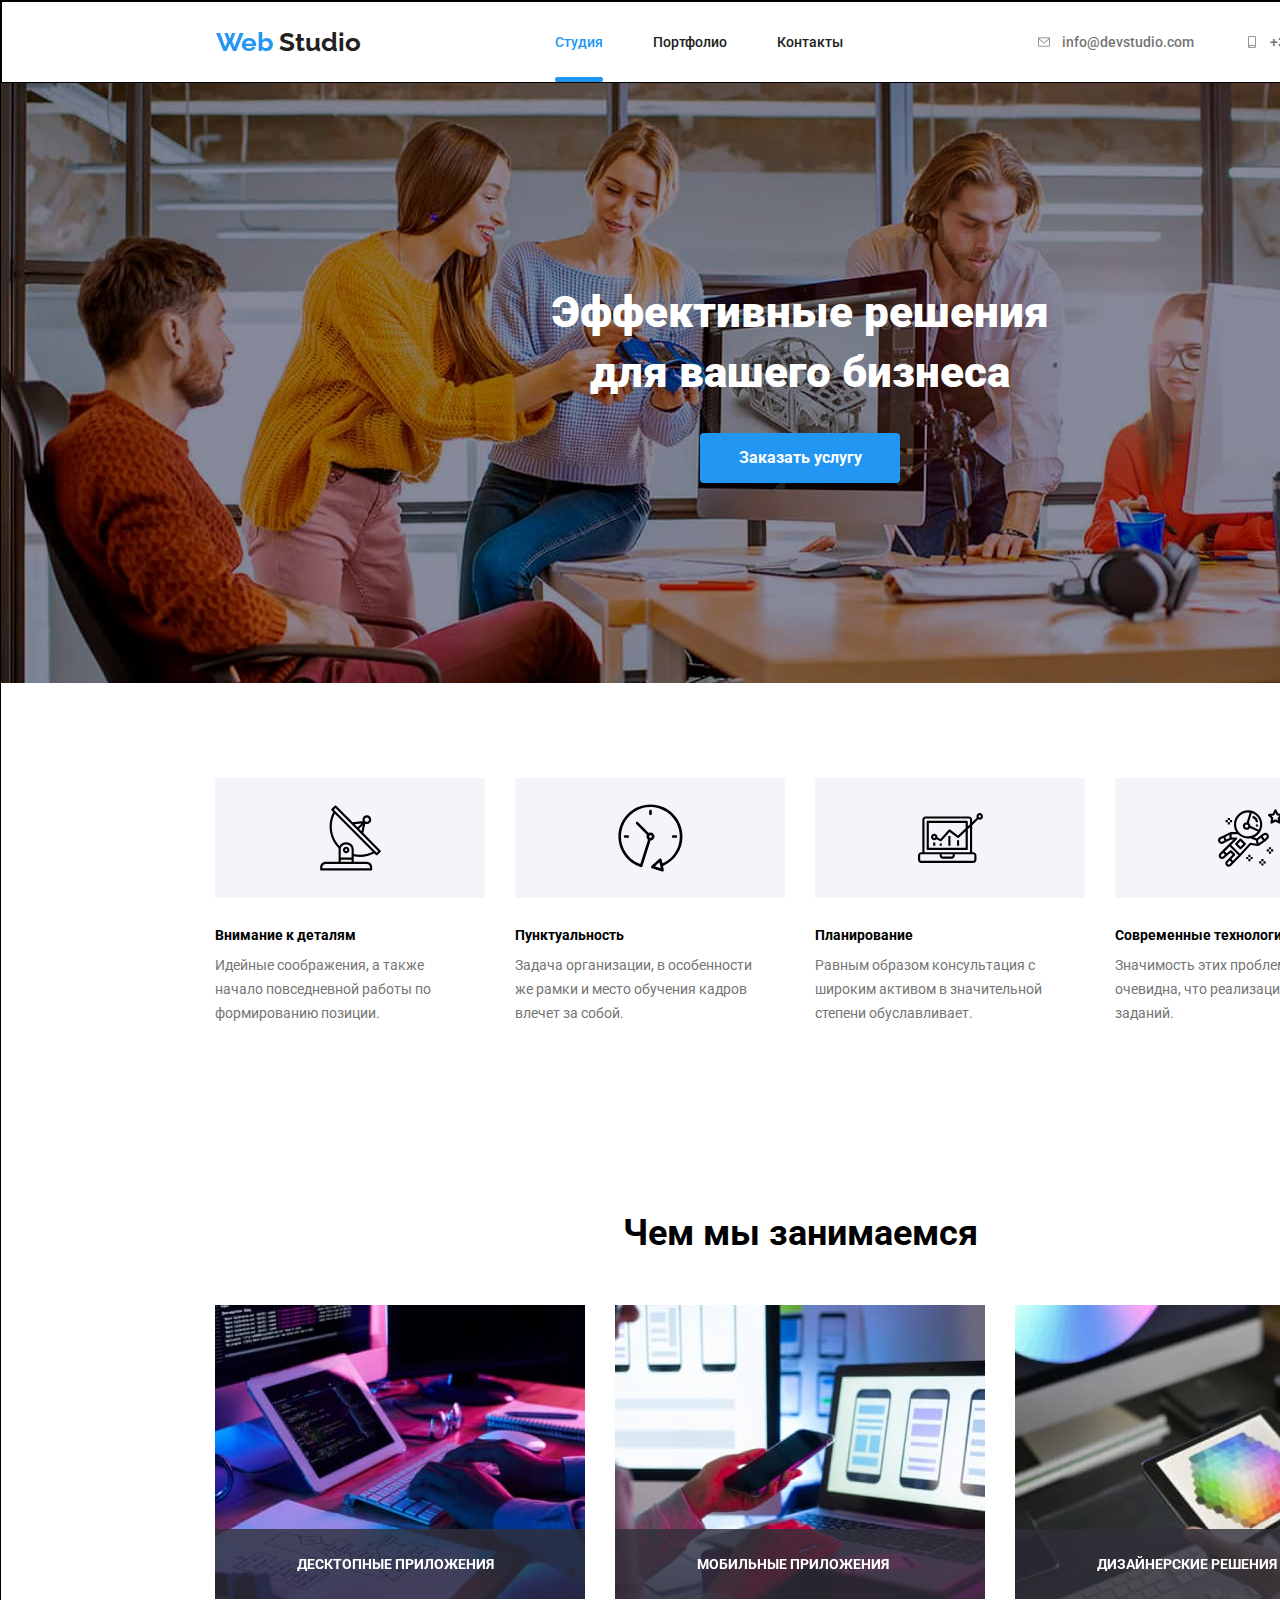
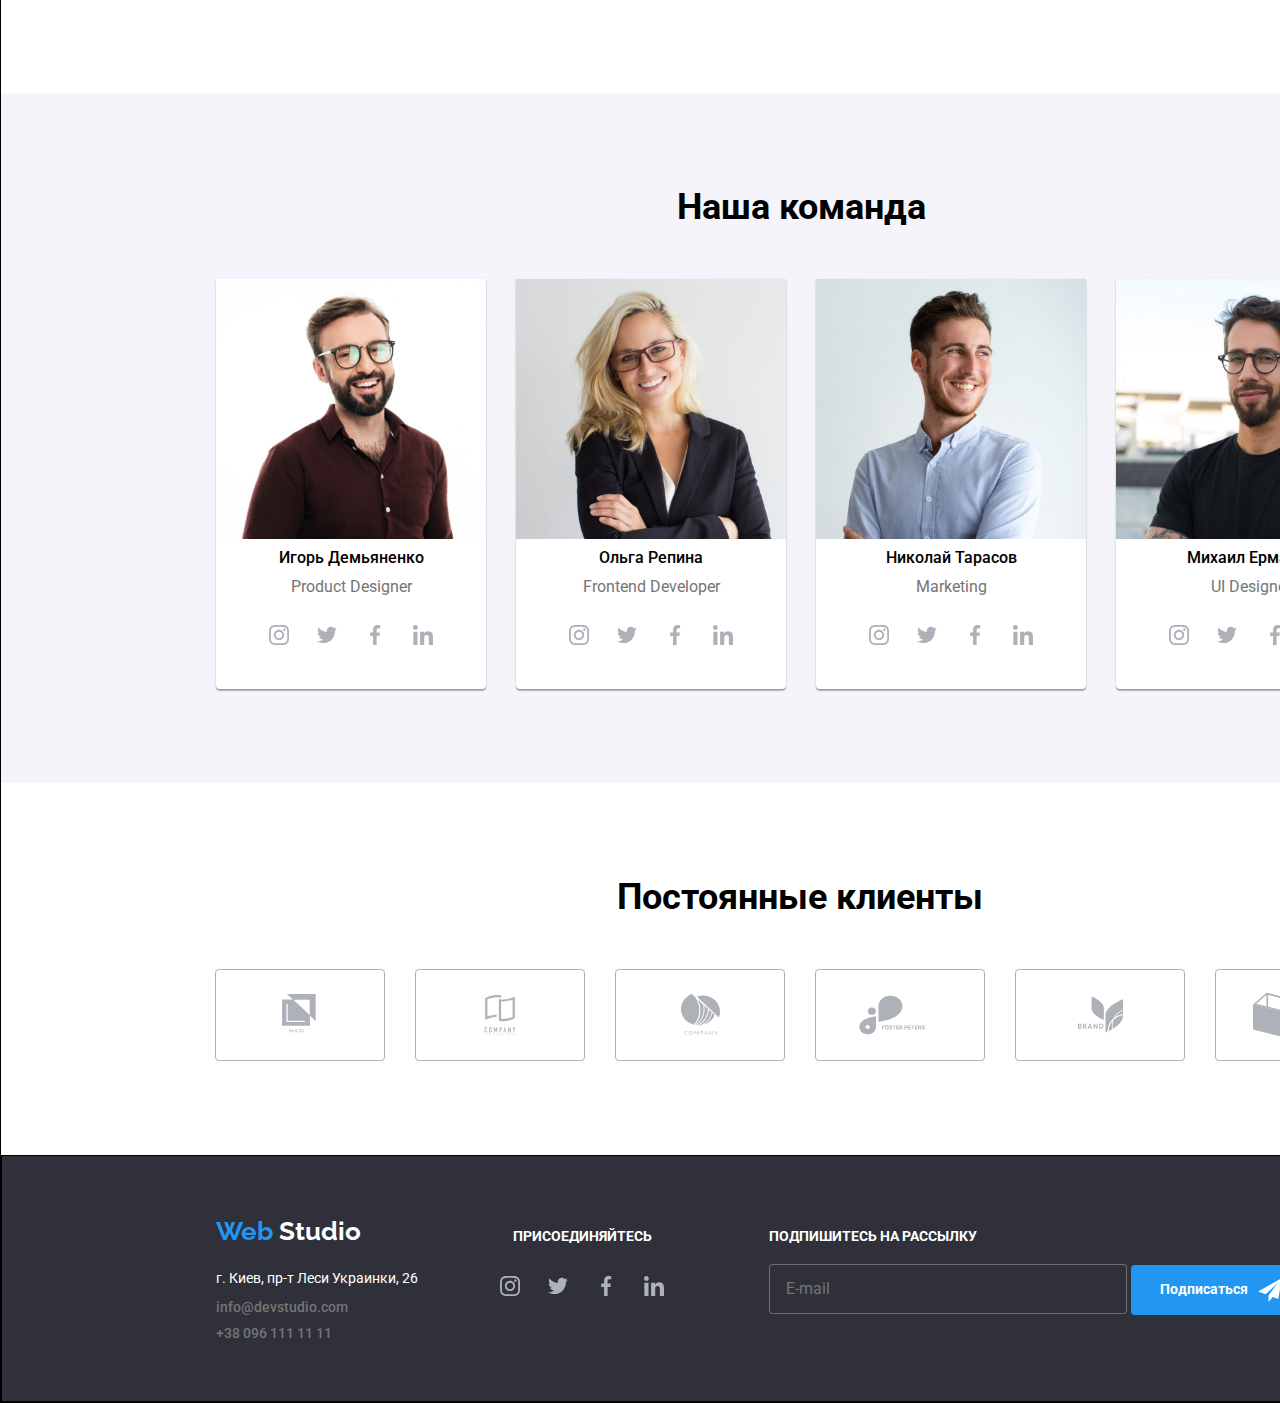
==== commit e36bf294: "DZ-7-end" ====
--- a/index.html
+++ b/index.html
@@ -11,7 +11,7 @@
     <link
         href="https://fonts.googleapis.com/css2?family=Raleway:wght@700&family=Roboto:wght@400;500;700;900&display=swap"
         rel="stylesheet">
-    <link rel="stylesheet" href="./css/main.min.css">
+    <link rel="stylesheet" href="./css/main.css">
     <link rel="stylesheet" href="./js/modal.js">
 
 
@@ -540,7 +540,7 @@
                 </li>
                 <li class="footer__item--join">
                     <h3 class="footer__title">
-                        присоединяйтесь
+                        ПРИСОЕДИНЯЙТЕСЬ
                     </h3>
 
                     <div class="footer__team--icon">
@@ -587,6 +587,29 @@
                         </a>
                     </div>
                 </li>
+
+                <li class="footer__item--mail">
+                    <h3 class="footer__title">
+                        ПОДПИШИТЕСЬ НА РАССЫЛКУ
+                    </h3>
+                    <input class="footer__form--mail" type="email" name="mail" id="mail" placeholder="E-mail">
+                    <a class="footer__btn" href="#top">
+                      <span class="footer__btn--title">Подписаться</span>  
+                    
+                    <svg class="footer__btn--icon">
+                    
+                        <use href="./images/symbol-defs.svg#icon-icon-send">
+                    
+                        </use>
+                    </svg>
+
+                    </a>
+                        
+                 
+                        
+
+                </li>
+
             </ul>
         </div>
 
--- a/css/main.css
+++ b/css/main.css
@@ -0,0 +1,1485 @@
+/*! normalize.css v8.0.1 | MIT License | github.com/necolas/normalize.css */
+/* Document
+   ========================================================================== */
+/**
+ * 1. Correct the line height in all browsers.
+ * 2. Prevent adjustments of font size after orientation changes in iOS.
+ */
+html {
+  line-height: 1.15;
+  /* 1 */
+  -webkit-text-size-adjust: 100%;
+  /* 2 */
+}
+
+/* Sections
+   ========================================================================== */
+/**
+ * Remove the margin in all browsers.
+ */
+body {
+  margin: 0;
+}
+
+/**
+ * Render the `main` element consistently in IE.
+ */
+main {
+  display: block;
+}
+
+/**
+ * Correct the font size and margin on `h1` elements within `section` and
+ * `article` contexts in Chrome, Firefox, and Safari.
+ */
+h1 {
+  font-size: 2em;
+  margin: 0.67em 0;
+}
+
+/* Grouping content
+   ========================================================================== */
+/**
+ * 1. Add the correct box sizing in Firefox.
+ * 2. Show the overflow in Edge and IE.
+ */
+hr {
+  -webkit-box-sizing: content-box;
+          box-sizing: content-box;
+  /* 1 */
+  height: 0;
+  /* 1 */
+  overflow: visible;
+  /* 2 */
+}
+
+/**
+ * 1. Correct the inheritance and scaling of font size in all browsers.
+ * 2. Correct the odd `em` font sizing in all browsers.
+ */
+pre {
+  font-family: monospace;
+  /* 1 */
+  font-size: 1em;
+  /* 2 */
+}
+
+/* Text-level semantics
+   ========================================================================== */
+/**
+ * Remove the gray background on active links in IE 10.
+ */
+a {
+  background-color: transparent;
+}
+
+/**
+ * 1. Remove the bottom border in Chrome 57-
+ * 2. Add the correct text decoration in Chrome, Edge, IE, Opera, and Safari.
+ */
+abbr[title] {
+  border-bottom: none;
+  /* 1 */
+  text-decoration: underline;
+  /* 2 */
+}
+
+/**
+ * Add the correct font weight in Chrome, Edge, and Safari.
+ */
+b,
+strong {
+  font-weight: bolder;
+}
+
+/**
+ * 1. Correct the inheritance and scaling of font size in all browsers.
+ * 2. Correct the odd `em` font sizing in all browsers.
+ */
+code,
+kbd,
+samp {
+  font-family: monospace;
+  /* 1 */
+  font-size: 1em;
+  /* 2 */
+}
+
+/**
+ * Add the correct font size in all browsers.
+ */
+small {
+  font-size: 80%;
+}
+
+/**
+ * Prevent `sub` and `sup` elements from affecting the line height in
+ * all browsers.
+ */
+sub,
+sup {
+  font-size: 75%;
+  line-height: 0;
+  position: relative;
+  vertical-align: baseline;
+}
+
+sub {
+  bottom: -0.25em;
+}
+
+sup {
+  top: -0.5em;
+}
+
+/* Embedded content
+   ========================================================================== */
+/**
+ * Remove the border on images inside links in IE 10.
+ */
+img {
+  border-style: none;
+}
+
+/* Forms
+   ========================================================================== */
+/**
+ * 1. Change the font styles in all browsers.
+ * 2. Remove the margin in Firefox and Safari.
+ */
+button,
+input,
+optgroup,
+select,
+textarea {
+  font-family: inherit;
+  /* 1 */
+  font-size: 100%;
+  /* 1 */
+  line-height: 1.15;
+  /* 1 */
+  margin: 0;
+  /* 2 */
+}
+
+/**
+ * Show the overflow in IE.
+ * 1. Show the overflow in Edge.
+ */
+button,
+input {
+  overflow: visible;
+}
+
+/**
+ * Remove the inheritance of text transform in Edge, Firefox, and IE.
+ * 1. Remove the inheritance of text transform in Firefox.
+ */
+button,
+select {
+  text-transform: none;
+}
+
+/**
+ * Correct the inability to style clickable types in iOS and Safari.
+ */
+button,
+[type='button'],
+[type='reset'],
+[type='submit'] {
+  -webkit-appearance: button;
+}
+
+/**
+ * Remove the inner border and padding in Firefox.
+ */
+button::-moz-focus-inner,
+[type='button']::-moz-focus-inner,
+[type='reset']::-moz-focus-inner,
+[type='submit']::-moz-focus-inner {
+  border-style: none;
+  padding: 0;
+}
+
+/**
+ * Restore the focus styles unset by the previous rule.
+ */
+button:-moz-focusring,
+[type='button']:-moz-focusring,
+[type='reset']:-moz-focusring,
+[type='submit']:-moz-focusring {
+  outline: 1px dotted ButtonText;
+}
+
+/**
+ * Correct the padding in Firefox.
+ */
+fieldset {
+  padding: 0.35em 0.75em 0.625em;
+}
+
+/**
+ * 1. Correct the text wrapping in Edge and IE.
+ * 2. Correct the color inheritance from `fieldset` elements in IE.
+ * 3. Remove the padding so developers are not caught out when they zero out
+ *    `fieldset` elements in all browsers.
+ */
+legend {
+  -webkit-box-sizing: border-box;
+          box-sizing: border-box;
+  /* 1 */
+  color: inherit;
+  /* 2 */
+  display: table;
+  /* 1 */
+  max-width: 100%;
+  /* 1 */
+  padding: 0;
+  /* 3 */
+  white-space: normal;
+  /* 1 */
+}
+
+/**
+ * Add the correct vertical alignment in Chrome, Firefox, and Opera.
+ */
+progress {
+  vertical-align: baseline;
+}
+
+/**
+ * Remove the default vertical scrollbar in IE 10+.
+ */
+textarea {
+  overflow: auto;
+}
+
+/**
+ * 1. Add the correct box sizing in IE 10.
+ * 2. Remove the padding in IE 10.
+ */
+[type='checkbox'],
+[type='radio'] {
+  -webkit-box-sizing: border-box;
+          box-sizing: border-box;
+  /* 1 */
+  padding: 0;
+  /* 2 */
+}
+
+/**
+ * Correct the cursor style of increment and decrement buttons in Chrome.
+ */
+[type='number']::-webkit-inner-spin-button,
+[type='number']::-webkit-outer-spin-button {
+  height: auto;
+}
+
+/**
+ * 1. Correct the odd appearance in Chrome and Safari.
+ * 2. Correct the outline style in Safari.
+ */
+[type='search'] {
+  -webkit-appearance: textfield;
+  /* 1 */
+  outline-offset: -2px;
+  /* 2 */
+}
+
+/**
+ * Remove the inner padding in Chrome and Safari on macOS.
+ */
+[type='search']::-webkit-search-decoration {
+  -webkit-appearance: none;
+}
+
+/**
+ * 1. Correct the inability to style clickable types in iOS and Safari.
+ * 2. Change font properties to `inherit` in Safari.
+ */
+::-webkit-file-upload-button {
+  -webkit-appearance: button;
+  /* 1 */
+  font: inherit;
+  /* 2 */
+}
+
+/* Interactive
+   ========================================================================== */
+/*
+ * Add the correct display in Edge, IE 10+, and Firefox.
+ */
+details {
+  display: block;
+}
+
+/*
+ * Add the correct display in all browsers.
+ */
+summary {
+  display: list-item;
+}
+
+/* Misc
+   ========================================================================== */
+/**
+ * Add the correct display in IE 10+.
+ */
+template {
+  display: none;
+}
+
+/**
+ * Add the correct display in IE 10.
+ */
+[hidden] {
+  display: none;
+}
+
+:root {
+  --white-text: rgba(255, 255, 255, 1);
+  --blue-text: rgba(33, 150, 243, 1);
+  --black-text: rgba(33, 33, 33, 1);
+  --grey-text: rgba(117, 117, 117, 1);
+  --grey-color: rgba(175, 177, 184, 1);
+  --grey-text-op60: rgba(255, 255, 255, 0.6);
+  --back-header: rgba(229, 229, 229, 1);
+  --back-zakaz: rgba(47, 48, 58, 1);
+  --back-blue: rgba(33, 150, 243, 1);
+  --back-comanda-prod: rgba(245, 244, 250, 1);
+}
+
+*,
+::after,
+::before {
+  -webkit-box-sizing: border-box;
+          box-sizing: border-box;
+}
+
+header,
+footer,
+body {
+  width: 1600px;
+  border: 1px solid black;
+  margin: auto;
+}
+
+body {
+  font-family: 'Roboto', sans-serif;
+}
+
+ul,
+p,
+li,
+a {
+  list-style: none;
+  margin: 0;
+  padding: 0;
+}
+
+h1,
+h2,
+h3 {
+  margin: 0;
+  padding: 0;
+}
+
+.header {
+  background: var(--white-text);
+}
+
+.header__logo--blue {
+  color: var(--blue-text);
+  font-family: 'Raleway', sans-serif;
+  font-weight: 700;
+  font-size: 26px;
+  line-height: 1.19;
+  text-align: center;
+}
+
+.header__nav {
+  display: -webkit-box;
+  display: -ms-flexbox;
+  display: flex;
+  -webkit-box-pack: justify;
+      -ms-flex-pack: justify;
+          justify-content: space-between;
+  -webkit-box-align: center;
+      -ms-flex-align: center;
+          align-items: center;
+}
+
+.nav__item {
+  margin-right: 50px;
+}
+
+.nav__item--logo {
+  color: var(--black-text);
+  text-decoration: none;
+  font-family: 'Raleway', sans-serif;
+  font-weight: 700;
+  font-size: 26px;
+  line-height: 1.19;
+  text-align: center;
+}
+
+.nav__item--contacts {
+  display: -webkit-box;
+  display: -ms-flexbox;
+  display: flex;
+  text-decoration: none;
+  color: var(--grey-text);
+  font-weight: 500;
+  font-size: 14px;
+  line-height: 1.14;
+}
+
+.nav__item--group {
+  display: -webkit-box;
+  display: -ms-flexbox;
+  display: flex;
+}
+
+.nav__item--link {
+  text-decoration: none;
+  font-weight: 500;
+  font-size: 14px;
+  line-height: 1.17;
+  color: var(--black-text);
+  padding-top: 32px;
+  padding-bottom: 32px;
+  -webkit-transition: color 250ms cubic-bezier(0.4, 0, 0.2, 1);
+  transition: color 250ms cubic-bezier(0.4, 0, 0.2, 1);
+}
+
+.nav__item--link-studio, .nav__item--link-portfolio {
+  position: relative;
+  text-decoration: none;
+  font-weight: 500;
+  font-size: 14px;
+  line-height: 1.17;
+  color: var(--blue-text);
+  padding-top: 32px;
+  padding-bottom: 32px;
+  -webkit-transition: color 250ms cubic-bezier(0.4, 0, 0.2, 1);
+  transition: color 250ms cubic-bezier(0.4, 0, 0.2, 1);
+}
+
+.nav__item--link-studio::after, .nav__item--link-portfolio::after {
+  position: absolute;
+  content: '';
+  display: inline-block;
+  left: 0;
+  bottom: 0;
+  width: 100%;
+  height: 5px;
+  border-radius: 2px;
+  background-color: var(--blue-text);
+}
+
+.nav__item--link:hover, .nav__item--link:focus {
+  color: var(--blue-text);
+}
+
+.contacts__item:first-child {
+  margin-right: 50px;
+}
+
+.contacts__item--grey {
+  display: -webkit-box;
+  display: -ms-flexbox;
+  display: flex;
+  -webkit-box-align: center;
+      -ms-flex-align: center;
+          align-items: center;
+  -webkit-box-orient: horizontal;
+  -webkit-box-direction: reverse;
+      -ms-flex-direction: row-reverse;
+          flex-direction: row-reverse;
+  text-decoration: none;
+  font-weight: 500;
+  font-size: 14px;
+  line-height: 1.17;
+  color: var(--grey-text);
+  padding-top: 32px;
+  padding-bottom: 32px;
+  -webkit-transition: color 250ms cubic-bezier(0.4, 0, 0.2, 1);
+  transition: color 250ms cubic-bezier(0.4, 0, 0.2, 1);
+}
+
+.contacts__item--grey:hover, .contacts__item--grey:focus {
+  color: var(--blue-text);
+}
+
+.hero {
+  max-width: 1600px;
+  color: var(--white-text);
+  margin-left: auto;
+  margin-right: auto;
+  text-align: center;
+  padding: 200px 0 200px 0;
+  background-image: url(../images/img-hero.jpg);
+  background-color: rgba(47, 48, 58, 0.4);
+  background-size: cover;
+  background-position: center;
+  background-repeat: no-repeat;
+}
+
+.hero-title {
+  font-weight: 900;
+  font-size: 44px;
+  line-height: 1.36;
+  margin-bottom: 30px;
+}
+
+.hero-btn {
+  -webkit-box-pack: center;
+      -ms-flex-pack: center;
+          justify-content: center;
+  text-align: center;
+  width: 200px;
+  height: 50px;
+  cursor: pointer;
+  background: var(--back-blue);
+  color: var(--white-text);
+  font-weight: 700;
+  font-size: 16px;
+  line-height: 1.87;
+  -webkit-box-shadow: 0px 4px rgba(0, 0, 0, 0.15);
+          box-shadow: 0px 4px rgba(0, 0, 0, 0.15);
+  border-radius: 4px;
+  border: none;
+}
+
+.about {
+  padding: 95px 0 94px 0;
+}
+
+.about__list {
+  display: -webkit-box;
+  display: -ms-flexbox;
+  display: flex;
+  -webkit-box-pack: justify;
+      -ms-flex-pack: justify;
+          justify-content: space-between;
+}
+
+.about__item {
+  margin-right: 30px;
+}
+
+.about__item:last-child {
+  margin-right: 0px;
+}
+
+.about__item--icon {
+  display: -webkit-box;
+  display: -ms-flexbox;
+  display: flex;
+  -webkit-box-align: center;
+      -ms-flex-align: center;
+          align-items: center;
+  -webkit-box-pack: center;
+      -ms-flex-pack: center;
+          justify-content: center;
+  background: var(--back-comanda-prod);
+  width: 270px;
+  height: 120px;
+  margin-bottom: 30px;
+}
+
+.about__title {
+  font-weight: 700;
+  font-size: 14px;
+  line-height: 1.14;
+  margin-bottom: 10px;
+}
+
+.about__text {
+  font-weight: 400;
+  color: var(--grey-text);
+  font-size: 14px;
+  line-height: 1.7;
+  width: 270px;
+  text-align: left;
+  margin: 0;
+}
+
+.doing {
+  padding: 94px 0 94px 0;
+}
+
+.doing__list {
+  display: -webkit-box;
+  display: -ms-flexbox;
+  display: flex;
+  -webkit-box-pack: justify;
+      -ms-flex-pack: justify;
+          justify-content: space-between;
+}
+
+.doing__title {
+  font-weight: 700;
+  font-size: 36px;
+  line-height: 1.16;
+  text-align: center;
+  margin-bottom: 50px;
+}
+
+.doing__item {
+  display: block;
+  position: relative;
+}
+
+.doing__text {
+  color: var(--white-text);
+  text-decoration: none;
+  font-family: 'Roboto', sans-serif;
+  font-weight: 700;
+  font-size: 14px;
+  line-height: 1.17;
+  text-transform: uppercase;
+}
+
+.doing__overlay {
+  position: absolute;
+  left: 0;
+  bottom: 0;
+  right: 0;
+  z-index: 2;
+  height: 70px;
+  padding: 27px 83px 27px 82px;
+  background-color: rgba(47, 48, 58, 0.8);
+}
+
+.doing__img {
+  position: relative;
+  z-index: 1;
+  -o-object-fit: cover;
+     object-fit: cover;
+  display: block;
+  width: 100%;
+  height: 100%;
+}
+
+.team {
+  width: 1600px;
+  background: var(--back-comanda-prod);
+  margin: auto;
+  padding: 94px 0 94px 0;
+}
+
+.team__text {
+  font-weight: 400;
+  color: var(--grey-text);
+  font-size: 16px;
+  line-height: 1.18;
+  margin-bottom: 16px;
+}
+
+.team__title {
+  margin-bottom: 50px;
+  font-weight: 700;
+  font-size: 36px;
+  line-height: 1.16;
+  text-align: center;
+}
+
+.team__list {
+  display: -webkit-box;
+  display: -ms-flexbox;
+  display: flex;
+  -ms-flex-wrap: wrap;
+      flex-wrap: wrap;
+  -webkit-box-pack: justify;
+      -ms-flex-pack: justify;
+          justify-content: space-between;
+}
+
+.team__image {
+  margin-bottom: 10px;
+}
+
+.team__title--worker {
+  font-weight: 500;
+  font-size: 16px;
+  line-height: 1.18;
+  margin-bottom: 10px;
+}
+
+.team__icon {
+  display: -webkit-inline-box;
+  display: -ms-inline-flexbox;
+  display: inline-flex;
+  -webkit-box-align: center;
+      -ms-flex-align: center;
+          align-items: center;
+  -webkit-box-pack: center;
+      -ms-flex-pack: center;
+          justify-content: center;
+  margin: 0;
+  padding: 0;
+  background: var(--white-text);
+  width: 44px;
+  height: 44px;
+  border-radius: 50%;
+  margin-bottom: 30px;
+  -webkit-transition: background-color 250ms cubic-bezier(0.4, 0, 0.2, 1);
+  transition: background-color 250ms cubic-bezier(0.4, 0, 0.2, 1);
+}
+
+.team__icon:hover, .team__icon:focus {
+  background: var(--blue-text);
+}
+
+.team__icon:hover .nav__icon--instagram {
+  fill: var(--white-text);
+}
+
+.team__icon:hover .nav__icon--twitter {
+  fill: var(--white-text);
+}
+
+.team__icon:hover .nav__icon--facebook {
+  fill: var(--white-text);
+}
+
+.team__icon:hover .nav__icon--linkedin {
+  fill: var(--white-text);
+}
+
+.team__container {
+  text-align: center;
+  background: var(--white-text);
+  -webkit-box-shadow: 0px 1px 3px rgba(0, 0, 0, 0.12), 0px 1px 1px rgba(0, 0, 0, 0.14), 0px 2px 1px rgba(0, 0, 0, 0.2);
+          box-shadow: 0px 1px 3px rgba(0, 0, 0, 0.12), 0px 1px 1px rgba(0, 0, 0, 0.14), 0px 2px 1px rgba(0, 0, 0, 0.2);
+  border-radius: 0px 0px 4px 4px;
+}
+
+.portfolio {
+  font-weight: 700;
+  font-size: 18px;
+  line-height: 2;
+  margin-top: 20px;
+  margin-left: 24px;
+}
+
+.portfolio__text {
+  font-weight: 400;
+  font-size: 16px;
+  line-height: 1.88;
+  margin-top: 4px;
+  margin-bottom: 20px;
+  margin-left: 24px;
+}
+
+.portfolio__list {
+  display: -webkit-box;
+  display: -ms-flexbox;
+  display: flex;
+  -ms-flex-wrap: wrap;
+      flex-wrap: wrap;
+}
+
+.portfolio__list--btn {
+  display: -webkit-box;
+  display: -ms-flexbox;
+  display: flex;
+  -ms-flex-wrap: wrap;
+      flex-wrap: wrap;
+  -webkit-box-pack: center;
+      -ms-flex-pack: center;
+          justify-content: center;
+  -webkit-box-align: center;
+      -ms-flex-align: center;
+          align-items: center;
+  padding: 100px 0 50px 0;
+}
+
+.portfolio__item {
+  width: 370px;
+  height: 404px;
+  margin-right: 30px;
+  margin-bottom: 30px;
+  background: #ffffff;
+  border: 1px solid #eeeeee;
+  -webkit-box-sizing: border-box;
+          box-sizing: border-box;
+  -webkit-box-shadow: 0px 1px 1px rgba(0, 0, 0, 0.12), 0px 4px 4px rgba(0, 0, 0, 0.06), 1px 4px 6px rgba(0, 0, 0, 0.16);
+          box-shadow: 0px 1px 1px rgba(0, 0, 0, 0.12), 0px 4px 4px rgba(0, 0, 0, 0.06), 1px 4px 6px rgba(0, 0, 0, 0.16);
+}
+
+.portfolio__item:nth-child(3n) {
+  margin-right: 0;
+}
+
+.portfolio__item:nth-child(n + 7) {
+  margin-bottom: 94px;
+}
+
+.portfolio__item--btn {
+  margin-right: 30px;
+}
+
+.portfolio__item--btn:last-child {
+  margin-right: 0px;
+}
+
+.portfolio__btn {
+  height: 38px;
+  font-weight: 500;
+  font-size: 16px;
+  line-height: 1.63;
+  text-decoration: none;
+  color: var(--black-text);
+  background: #f5f4fa;
+  border-radius: 4px;
+  border: none;
+  -webkit-box-shadow: 0px 3px 1px rgba(0, 0, 0, 0.1), 0px 1px 2px rgba(0, 0, 0, 0.08), 0px 2px 2px rgba(0, 0, 0, 0.12);
+          box-shadow: 0px 3px 1px rgba(0, 0, 0, 0.1), 0px 1px 2px rgba(0, 0, 0, 0.08), 0px 2px 2px rgba(0, 0, 0, 0.12);
+  -webkit-transition: color 250ms cubic-bezier(0.4, 0, 0.2, 1);
+  transition: color 250ms cubic-bezier(0.4, 0, 0.2, 1);
+  -webkit-transition: color 250ms cubic-bezier(0.4, 0, 0.2, 1), background-color 250ms cubic-bezier(0.4, 0, 0.2, 1), -webkit-box-shadow 250ms cubic-bezier(0.4, 0, 0.2, 1);
+  transition: color 250ms cubic-bezier(0.4, 0, 0.2, 1), background-color 250ms cubic-bezier(0.4, 0, 0.2, 1), -webkit-box-shadow 250ms cubic-bezier(0.4, 0, 0.2, 1);
+  transition: color 250ms cubic-bezier(0.4, 0, 0.2, 1), background-color 250ms cubic-bezier(0.4, 0, 0.2, 1), box-shadow 250ms cubic-bezier(0.4, 0, 0.2, 1);
+  transition: color 250ms cubic-bezier(0.4, 0, 0.2, 1), background-color 250ms cubic-bezier(0.4, 0, 0.2, 1), box-shadow 250ms cubic-bezier(0.4, 0, 0.2, 1), -webkit-box-shadow 250ms cubic-bezier(0.4, 0, 0.2, 1);
+}
+
+.portfolio__btn:hover, .portfolio__btn:focus {
+  color: var(--white-text);
+  background: var(--back-blue);
+  border-radius: 4px;
+}
+
+.portfolio__click--img {
+  position: relative;
+  overflow: hidden;
+}
+
+.portfolio__click--overlay {
+  position: absolute;
+  top: 0;
+  left: 0;
+  width: 370px;
+  height: 294px;
+  background-color: rgba(33, 150, 243, 0.9);
+  -webkit-transform: translateY(100%);
+          transform: translateY(100%);
+  opacity: 0;
+  -webkit-transition: opacity 250ms cubic-bezier(0.4, 0, 0.2, 1), -webkit-transform 250ms cubic-bezier(0.4, 0, 0.2, 1);
+  transition: opacity 250ms cubic-bezier(0.4, 0, 0.2, 1), -webkit-transform 250ms cubic-bezier(0.4, 0, 0.2, 1);
+  transition: transform 250ms cubic-bezier(0.4, 0, 0.2, 1), opacity 250ms cubic-bezier(0.4, 0, 0.2, 1);
+  transition: transform 250ms cubic-bezier(0.4, 0, 0.2, 1), opacity 250ms cubic-bezier(0.4, 0, 0.2, 1), -webkit-transform 250ms cubic-bezier(0.4, 0, 0.2, 1);
+}
+
+.portfolio__item:hover .portfolio__click--overlay {
+  -webkit-transform: translateY(0);
+          transform: translateY(0);
+  opacity: 1;
+}
+
+.portfolio-overlay-text {
+  text-decoration: none;
+  font-weight: 400;
+  font-size: 18px;
+  line-height: 1.5;
+  color: var(--white-text);
+  padding: 63px 25px 63px 25px;
+}
+
+.footer {
+  background: var(--back-zakaz);
+  max-width: 1600px;
+  margin-left: auto;
+  margin-right: auto;
+}
+
+.footer__list {
+  display: -webkit-box;
+  display: -ms-flexbox;
+  display: flex;
+}
+
+.footer__team--icon {
+  display: -webkit-inline-box;
+  display: -ms-inline-flexbox;
+  display: inline-flex;
+  -webkit-box-align: center;
+      -ms-flex-align: center;
+          align-items: center;
+  -webkit-box-pack: center;
+      -ms-flex-pack: center;
+          justify-content: center;
+  margin: 0;
+  padding: 0;
+  background: var(--back-zakaz);
+  width: 44px;
+  height: 44px;
+  border-radius: 50%;
+  -webkit-transition: background-color 250ms cubic-bezier(0.4, 0, 0.2, 1);
+  transition: background-color 250ms cubic-bezier(0.4, 0, 0.2, 1);
+}
+
+.footer__team--icon:hover, .footer__team--icon:focus {
+  background: var(--blue-text);
+}
+
+.footer__team--icon:hover .nav__icon--instagram {
+  fill: var(--white-text);
+}
+
+.footer__team--icon:hover .nav__icon--twitter {
+  fill: var(--white-text);
+}
+
+.footer__team--icon:hover .nav__icon--facebook {
+  fill: var(--white-text);
+}
+
+.footer__team--icon:hover .nav__icon--linkedin {
+  fill: var(--white-text);
+}
+
+.footer__logo {
+  color: var(--white-text);
+  text-decoration: none;
+  font-family: 'Raleway', sans-serif;
+  font-weight: 700;
+  font-size: 26px;
+  line-height: 1.19;
+  text-align: center;
+  display: inline-block;
+  margin-bottom: 20px;
+}
+
+.footer__adress {
+  color: var(--white-text);
+  font-weight: 400;
+  font-size: 14px;
+  font-style: normal;
+  line-height: 1.7;
+  margin-bottom: 9px;
+}
+
+.footer__item--adress {
+  padding-top: 60px;
+  margin-right: 70px;
+}
+
+.footer__item--join {
+  margin-right: 93px;
+  text-align: center;
+}
+
+.footer__mail {
+  display: block;
+  text-decoration: none;
+  font-weight: 500;
+  font-size: 14px;
+  font-style: normal;
+  line-height: 1.17;
+  color: var(--grey-text);
+  margin-bottom: 9px;
+}
+
+.footer__tel {
+  display: block;
+  margin-bottom: 60px;
+  text-decoration: none;
+  font-weight: 500;
+  font-size: 14px;
+  font-style: normal;
+  line-height: 1.17;
+  color: var(--grey-text);
+}
+
+.footer__title {
+  margin-top: 72px;
+  margin-bottom: 20px;
+  font-weight: 700;
+  font-size: 14px;
+  line-height: 1.17;
+  color: var(--white-text);
+}
+
+.footer__form--mail {
+  width: 358px;
+  height: 50px;
+  padding-left: 16px;
+  border: 1px solid rgba(255, 255, 255, 0.3);
+  border-radius: 4px;
+  background-color: var(--back-zakaz);
+}
+
+.footer__btn {
+  display: -webkit-inline-box;
+  display: -ms-inline-flexbox;
+  display: inline-flex;
+  width: 200px;
+  height: 50px;
+  cursor: pointer;
+  -webkit-box-align: center;
+      -ms-flex-align: center;
+          align-items: center;
+  text-decoration: none;
+  background-color: var(--blue-text);
+  border-radius: 4px;
+  border: none;
+}
+
+.footer__btn--icon {
+  width: 24px;
+  height: 24px;
+  margin-left: 10px;
+  fill: var(--white-text);
+}
+
+.footer__btn--title {
+  margin-left: 29px;
+  font-weight: 700;
+  font-size: 14px;
+  line-height: 1.17;
+  color: var(--white-text);
+}
+
+.nav {
+  text-decoration: none;
+  color: var(--black-text);
+  font-weight: 500;
+  font-size: 14px;
+  line-height: 1.14;
+}
+
+.nav__icon--envelope {
+  width: 16px;
+  height: 12px;
+  margin-right: 10px;
+  fill: currentColor;
+}
+
+.nav__icon--smartphone {
+  width: 16px;
+  height: 12px;
+  margin-right: 10px;
+  fill: currentColor;
+}
+
+.nav__icon--antenna {
+  width: 65px;
+  height: 70px;
+}
+
+.nav__icon--clock {
+  width: 67px;
+  height: 70px;
+}
+
+.nav__icon--diagram {
+  width: 65px;
+  height: 70px;
+}
+
+.nav__icon--astronaut {
+  width: 65px;
+  height: 70px;
+}
+
+.nav__icon--instagram {
+  width: 20px;
+  height: 20px;
+  fill: var(--grey-color);
+}
+
+.nav__icon--twitter {
+  width: 20px;
+  height: 20px;
+  fill: var(--grey-color);
+}
+
+.nav__icon--facebook {
+  width: 20px;
+  height: 20px;
+  fill: var(--grey-color);
+}
+
+.nav__icon--linkedin {
+  width: 20px;
+  height: 20px;
+  fill: var(--grey-color);
+}
+
+.nav__icon--logo-1 {
+  width: 41px;
+  height: 47px;
+  fill: var(--grey-color);
+  -webkit-transition: fill 250ms cubic-bezier(0.4, 0, 0.2, 1);
+  transition: fill 250ms cubic-bezier(0.4, 0, 0.2, 1);
+}
+
+.nav__icon--logo-2 {
+  width: 40px;
+  height: 52px;
+  fill: var(--grey-color);
+  -webkit-transition: fill 250ms cubic-bezier(0.4, 0, 0.2, 1);
+  transition: fill 250ms cubic-bezier(0.4, 0, 0.2, 1);
+}
+
+.nav__icon--logo-3 {
+  width: 43px;
+  height: 41px;
+  fill: var(--grey-color);
+  -webkit-transition: fill 250ms cubic-bezier(0.4, 0, 0.2, 1);
+  transition: fill 250ms cubic-bezier(0.4, 0, 0.2, 1);
+}
+
+.nav__icon--logo-4 {
+  width: 84px;
+  height: 40px;
+  fill: var(--grey-color);
+  -webkit-transition: fill 250ms cubic-bezier(0.4, 0, 0.2, 1);
+  transition: fill 250ms cubic-bezier(0.4, 0, 0.2, 1);
+}
+
+.nav__icon--logo-5 {
+  width: 63px;
+  height: 45px;
+  fill: var(--grey-color);
+  -webkit-transition: fill 250ms cubic-bezier(0.4, 0, 0.2, 1);
+  transition: fill 250ms cubic-bezier(0.4, 0, 0.2, 1);
+}
+
+.nav__icon--logo-6 {
+  width: 94px;
+  height: 45px;
+  fill: var(--grey-color);
+  -webkit-transition: fill 250ms cubic-bezier(0.4, 0, 0.2, 1);
+  transition: fill 250ms cubic-bezier(0.4, 0, 0.2, 1);
+}
+
+.clients {
+  padding-top: 94px;
+}
+
+.clients__link {
+  display: -webkit-box;
+  display: -ms-flexbox;
+  display: flex;
+  -webkit-box-align: center;
+      -ms-flex-align: center;
+          align-items: center;
+  -webkit-box-pack: center;
+      -ms-flex-pack: center;
+          justify-content: center;
+  width: 44px;
+  height: 44px;
+}
+
+.clients__link--icon {
+  display: -webkit-box;
+  display: -ms-flexbox;
+  display: flex;
+  -webkit-box-align: center;
+      -ms-flex-align: center;
+          align-items: center;
+  -webkit-box-pack: center;
+      -ms-flex-pack: center;
+          justify-content: center;
+  width: 170px;
+  height: 92px;
+}
+
+.clients__item {
+  display: -webkit-inline-box;
+  display: -ms-inline-flexbox;
+  display: inline-flex;
+  -webkit-box-align: center;
+      -ms-flex-align: center;
+          align-items: center;
+  -webkit-box-pack: center;
+      -ms-flex-pack: center;
+          justify-content: center;
+  background: var(--white-text);
+  width: 170px;
+  height: 92px;
+  margin-bottom: 94px;
+  border: 1px solid #afb1b8;
+  -webkit-box-sizing: border-box;
+          box-sizing: border-box;
+  border-radius: 4px;
+  -webkit-transition: border 250ms cubic-bezier(0.4, 0, 0.2, 1);
+  transition: border 250ms cubic-bezier(0.4, 0, 0.2, 1);
+}
+
+.clients__item:hover, .clients__item:focus {
+  border-color: var(--blue-text);
+}
+
+.clients__item:hover .nav__icon--logo-1 {
+  fill: var(--blue-text);
+}
+
+.clients__item:hover .nav__icon--logo-2 {
+  fill: var(--blue-text);
+}
+
+.clients__item:hover .nav__icon--logo-3 {
+  fill: var(--blue-text);
+}
+
+.clients__item:hover .nav__icon--logo-4 {
+  fill: var(--blue-text);
+}
+
+.clients__item:hover .nav__icon--logo-5 {
+  fill: var(--blue-text);
+}
+
+.clients__item:hover .nav__icon--logo-6 {
+  fill: var(--blue-text);
+}
+
+.clients__list {
+  display: -webkit-box;
+  display: -ms-flexbox;
+  display: flex;
+  -webkit-box-pack: justify;
+      -ms-flex-pack: justify;
+          justify-content: space-between;
+}
+
+.click__window {
+  position: relative;
+  list-style: none;
+  text-decoration: none;
+  color: var(--black-text);
+}
+
+.backdrop {
+  position: fixed;
+  top: 0;
+  left: 0;
+  width: 100%;
+  height: 100%;
+  background: rgba(0, 0, 0, 0.2);
+}
+
+.backdrop.is-hidden {
+  opacity: 0;
+  pointer-events: none;
+}
+
+.modal__window {
+  position: absolute;
+  top: 50%;
+  left: 50%;
+  -webkit-transform: translate(-50%, -50%);
+          transform: translate(-50%, -50%);
+  width: 528px;
+  height: 581px;
+  background: var(--white-text);
+  border-radius: 4px;
+  -webkit-box-shadow: 0px 1px 3px rgba(0, 0, 0, 0.12), 0px 1px 1px rgba(0, 0, 0, 0.14), 0px 2px 1px rgba(0, 0, 0, 0.2);
+          box-shadow: 0px 1px 3px rgba(0, 0, 0, 0.12), 0px 1px 1px rgba(0, 0, 0, 0.14), 0px 2px 1px rgba(0, 0, 0, 0.2);
+}
+
+.js__speaker--form {
+  margin-bottom: 40px;
+}
+
+.link__icon {
+  width: 30px;
+  height: 30px;
+}
+
+.link__icon--close {
+  display: -webkit-box;
+  display: -ms-flexbox;
+  display: flex;
+  position: absolute;
+  padding: 0;
+  background: no-repeat;
+  border-radius: 50%;
+  top: 8px;
+  right: 8px;
+}
+
+.link__icon--close:hover, .link__icon--close:focus {
+  border-color: var(--blue-text);
+  cursor: pointer;
+}
+
+.link__icon--close:hover .link__icon {
+  fill: var(--blue-text);
+}
+
+.form {
+  display: block;
+  color: var(--grey-text);
+  font-family: 'Roboto', sans-serif;
+  font-style: normal;
+  font-weight: 400;
+  font-size: 12px;
+  line-height: 1.16;
+  letter-spacing: 0.01em;
+}
+
+.form__text {
+  display: -webkit-box;
+  display: -ms-flexbox;
+  display: flex;
+  color: var(--black-text);
+  font-family: 'Roboto', sans-serif;
+  font-weight: 700;
+  font-size: 20px;
+  line-height: 1.17;
+  letter-spacing: 0.03em;
+  margin: 40px 40px 12px 40px;
+}
+
+.form__input--type {
+  display: -webkit-box;
+  display: -ms-flexbox;
+  display: flex;
+  width: 448px;
+  height: 40px;
+  margin-top: 4px;
+  padding-left: 42px;
+  border: 1px solid rgba(33, 33, 33, 0.2);
+  border-radius: 4px;
+}
+
+.form__icon--person {
+  position: absolute;
+  left: 15px;
+  bottom: 14px;
+  top: 50%;
+  width: 18px;
+  height: 18px;
+  fill: var(--black-text);
+}
+
+.form__label--name {
+  position: relative;
+  display: inline-block;
+  margin: 0px 40px 10px 40px;
+}
+
+.form__label--name:hover .form__icon--person {
+  fill: var(--blue-text);
+}
+
+.form__input--coment {
+  margin: 0;
+  width: 448px;
+  height: 120px;
+  padding: 12px 16px 12px 16px;
+  border: 1px solid rgba(33, 33, 33, 0.2);
+  border-radius: 4px;
+  margin-top: 4px;
+  font: inherit;
+  -webkit-transition: border 250ms cubic-bezier(0.4, 0, 0.2, 1);
+  transition: border 250ms cubic-bezier(0.4, 0, 0.2, 1);
+}
+
+.form__input--coment:hover {
+  border-color: var(--blue-text);
+  cursor: pointer;
+}
+
+.form__input--coment::-webkit-input-placeholder {
+  color: rgba(117, 117, 117, 0.5);
+}
+
+.form__input--coment:-ms-input-placeholder {
+  color: rgba(117, 117, 117, 0.5);
+}
+
+.form__input--coment::-ms-input-placeholder {
+  color: rgba(117, 117, 117, 0.5);
+}
+
+.form__input--coment::placeholder {
+  color: rgba(117, 117, 117, 0.5);
+}
+
+.form__input--type:hover, .form__input--type:focus, .form__input--comment:hover, .form__input--comment:focus {
+  border-color: var(--blue-text);
+  cursor: pointer;
+}
+
+.form__button--send {
+  display: block;
+  margin-left: auto;
+  margin-right: auto;
+  width: 200px;
+  height: 50px;
+  border: 1px;
+  margin-top: 30px;
+  border-radius: 4px;
+  cursor: pointer;
+  color: var(--white-text);
+  background: #188ce8;
+  -webkit-box-shadow: 0px 4px 4px rgba(0, 0, 0, 0.15);
+          box-shadow: 0px 4px 4px rgba(0, 0, 0, 0.15);
+}
+
+.form__group--check {
+  display: inline-block;
+  width: 16px;
+  height: 15px;
+  border: 2px solid black;
+  border-radius: 4px;
+  margin-right: 7px;
+}
+
+.checkbox {
+  -webkit-appearance: none;
+     -moz-appearance: none;
+          appearance: none;
+  position: absolute;
+}
+
+.checkbox:checked + .form__group--check {
+  background-image: url(../images/icon-check.svg);
+  background-size: contain;
+  background-origin: border-box;
+  border-color: transparent;
+}
+
+.checkbox__text--check {
+  display: -webkit-inline-box;
+  display: -ms-inline-flexbox;
+  display: inline-flex;
+  -webkit-box-align: center;
+      -ms-flex-align: center;
+          align-items: center;
+  margin-left: 54px;
+}
+
+.checkbox__link--check {
+  color: var(--blue-text);
+  margin-left: 5px;
+}
+
+.checkbox__text--check, .checkbox__link--check {
+  font-family: 'Roboto', sans-serif;
+  font-style: normal;
+  font-weight: 400;
+  font-size: 14px;
+  line-height: 1.71;
+}
+
+.container {
+  width: 1200px;
+  padding: 0 15px;
+  margin: 0 auto;
+}
+
+.card-thumb {
+  position: absolute;
+}
+
+img {
+  display: block;
+}
+/*# sourceMappingURL=main.css.map */